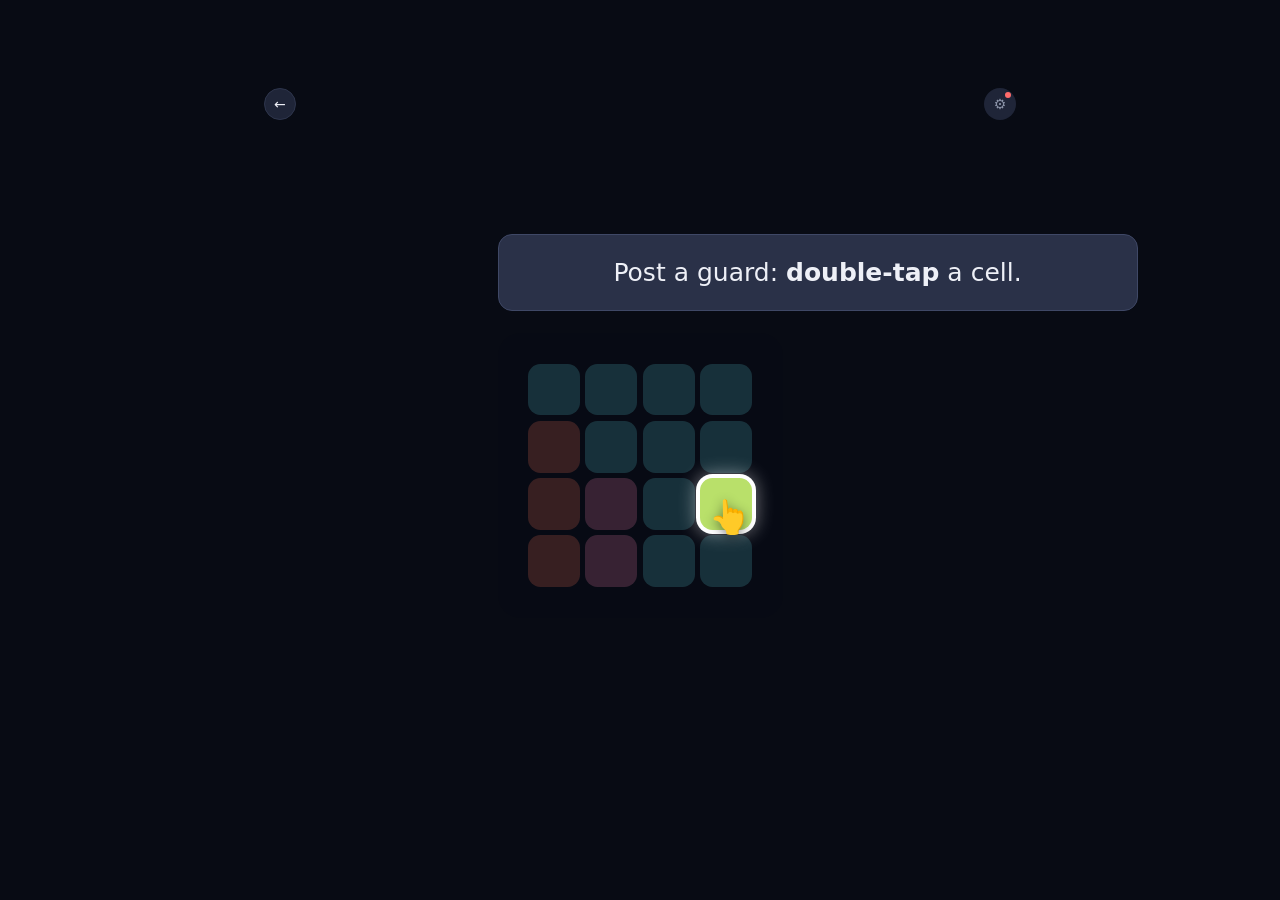
==== index.html @ ee90b7d6 "Bỏ ô "Best" trên HUD màn chơi Nó là kỷ lục chuỗi thắng liên tiếp, một con số không đổi trong suốt đê" ====
<!doctype html>
<html lang="en">
  <head>
    <meta charset="utf-8" />
    <meta name="viewport" content="width=device-width, initial-scale=1, maximum-scale=1, user-scalable=no" />
    <title>Ant Guard</title>
    <meta name="description" content="Đặt kiến gác: mỗi hàng, mỗi cột, mỗi buồng đúng một con. Kiến không đứng sát nhau. Gác đủ năm đêm là giữ được một buồng của tổ." />
    <meta name="theme-color" content="#141826" />
    <link rel="icon" type="image/png" sizes="32x32" href="assets/logo-32.png" />
    <link rel="apple-touch-icon" href="assets/logo-180.png" />
    <link rel="manifest" href="manifest.webmanifest" />
    <!-- Chạy toàn màn hình khi thêm vào màn hình chính trên iOS. -->
    <meta name="apple-mobile-web-app-capable" content="yes" />
    <meta name="apple-mobile-web-app-title" content="Ant Guard" />
    <meta name="apple-mobile-web-app-status-bar-style" content="black-translucent" />
    <meta name="mobile-web-app-capable" content="yes" />
    <!-- Ảnh xem trước khi dán link. Open Graph đòi địa chỉ tuyệt đối, không nhận
         đường dẫn tương đối. Tạm dùng logo vuông; ảnh 1200×630 riêng sẽ đẹp hơn. -->
    <meta property="og:type" content="website" />
    <meta property="og:title" content="Ant Guard" />
    <meta property="og:description" content="Đặt kiến gác: mỗi hàng, mỗi cột, mỗi buồng đúng một con. Kiến không đứng sát nhau." />
    <meta property="og:image" content="https://cuongpc19.github.io/Colodoku/assets/logo-512.png" />
    <meta property="og:url" content="https://cuongpc19.github.io/Colodoku/" />
    <meta name="twitter:card" content="summary" />
    <link rel="stylesheet" href="src/style.css" />
  </head>
  <body class="app">
    <!-- ------------------------------------------------------ trang chủ
         Mặt cắt tổ kiến: năm buồng của tầng đang đào, buồng nào gác đủ năm đêm
         thì treo đèn. Chữ giữ ở mức tối thiểu — tên tầng, tên buồng, năm chấm. -->
    <section id="screen-home" class="screen home">
      <div class="home-top">
        <div class="brand"><i class="ant"></i><span>Ant Guard</span></div>
        <div class="home-pills">
          <div class="pill-stat" data-i18n="candyBankTip" data-i18n-attr="title" title="Candy carried home">
            <i class="candy tiny"></i><b id="home-bank">0</b>
          </div>
          <button class="icon gear" data-settings>&#9881;<i class="dot"></i></button>
        </div>
      </div>

      <div class="chapter">
        <small id="home-kicker">Floor 1 · Chapter 1</small>
        <b id="home-room">Nest gate</b>
        <div class="dots" id="home-dots"></div>
      </div>

      <div id="nest" class="nest"></div>

      <button id="btn-play" class="primary pill"><i class="ant"></i><span id="play-label">Play</span></button>
      <p class="home-links">
        <button id="btn-tutorial" class="linkish" data-i18n="howToPlay">How to play</button>
      </p>
    </section>

    <!-- ---------------------------------------------------------- chơi -->
    <section id="screen-play" class="screen play" hidden>
      <header class="bar">
        <button class="icon" data-goto="home" data-i18n="back" data-i18n-attr="aria-label">&larr;</button>
        <div class="hud">
          <div class="hud-level"><small id="play-kicker">Night</small><strong id="play-title">1</strong></div>
          <div class="hud-pills">
            <div class="pill-stat" data-i18n="candyBankTip" data-i18n-attr="title" title="Candy carried home">
              <i class="candy tiny"></i><b id="play-bank">0</b>
            </div>
          </div>
        </div>
        <button class="icon gear" data-settings>&#9881;<i class="dot"></i></button>
      </header>

      <!-- Hàng dưới thanh tiêu đề: ba viên kẹo của đêm nay, và số chốt đã gác. -->
      <div class="chips" id="chips">
        <div class="chip candies" id="play-candy" data-i18n="candyTip" data-i18n-attr="title" title="Candy left"></div>
        <div class="chip"><b id="play-count">0/4</b><i class="ant"></i></div>
      </div>

      <!-- Thẻ hướng dẫn / thẻ gợi ý NỔI trên bàn cờ trong một ô chừa sẵn, nên dù
           thẻ dài ngắn ra sao bàn cờ cũng không dịch. -->
      <div class="slot slot-top">
        <div id="coach-top" class="coach" hidden>
          <strong id="coach-title" hidden></strong>
          <p id="coach-text"></p>
        </div>
      </div>

      <div id="board" class="board" role="grid" aria-label="Ant Guard board"></div>

      <!-- Dưới bàn cờ: thẻ nhắc thao tác, hoặc nút Got it! / Apply — cùng một ô.
           Chữ trên nút do JS đặt theo vai đang dùng. -->
      <div class="slot slot-bottom">
        <div id="coach-bottom" class="coach bottom" hidden><p id="coach-hint"></p></div>
        <button id="btn-apply" class="primary pill apply" hidden>Apply</button>
      </div>

      <!-- Một dòng nhắc luật, thay cho ba thẻ minh hoạ. Bài hướng dẫn đầy đủ mở
           lại được từ Cài đặt → Cách chơi. -->
      <p class="rules" id="rules" data-i18n="rulesLine">One ant per colour, row and column. Ants never touch.</p>

      <div id="play-status" class="status"></div>

      <!-- Hai nút trợ giúp gộp trong một viên thuốc. -->
      <div id="boosters" class="boosters">
        <button id="btn-reveal" class="booster" data-i18n="revealTip" data-i18n-attr="title" title="Place one ant for me">
          <i class="ant"></i><span data-i18n="reveal">Place</span><b class="badge" id="reveal-left">5</b>
        </button>
        <button id="btn-hint" class="booster" data-i18n="hintTip" data-i18n-attr="title" title="Hint">
          <span class="glyph">&#128161;</span><span data-i18n="hint">Hint</span><b class="badge" id="hint-left">5</b>
        </button>
      </div>

      <p id="hint-text" class="hint-text"></p>
    </section>

    <!-- ------------------------------------------------------ màn thắng -->
    <div id="win" class="overlay" hidden>
      <!-- Pháo giấy rơi sau lưng hộp thoại, dựng bằng JS lúc thắng. -->
      <div id="confetti" class="confetti" aria-hidden="true"></div>
      <div class="dialog">
        <!-- Kiến reo mừng; game.js gán lại mỗi lần thắng để animation chạy từ đầu. -->
        <div id="win-art" class="logo"><i class="ant-happy"></i></div>
        <p id="win-badge" class="badge-master" hidden>MASTER</p>
        <h2 id="win-title">Well Played</h2>
        <p id="win-reward" class="reward" hidden>
          <i class="candy"></i><b id="win-candy">+0</b>
        </p>
        <p id="win-note" class="win-note"></p>
        <button id="btn-next" class="primary big">Next night</button>
        <button id="btn-replay" class="ghost" data-i18n="replay">Replay this night</button>
      </div>
    </div>

    <!-- ---------------------------------------------------------- cài đặt -->
    <div id="settings" class="overlay" hidden>
      <div class="dialog">
        <h2 data-i18n="settings">Settings</h2>
        <p class="win-note" id="settings-note"></p>

        <label class="setting-row">
          <span data-i18n="language">Language</span>
          <select id="opt-language"></select>
        </label>
        <label class="setting-row">
          <span data-i18n="sound">Sound</span>
          <input type="checkbox" id="opt-sound" checked />
        </label>

        <!-- Trong màn chơi không còn thẻ luật, nên bài hướng dẫn mở lại từ đây. -->
        <button id="btn-howto" class="ghost" data-i18n="howToPlay">How to play</button>
        <button id="btn-restart" class="ghost" data-i18n="restart" hidden>Restart level</button>
        <button id="btn-wipe" class="ghost" data-i18n="wipe">Reset progress</button>
        <button id="btn-close-settings" class="primary big" data-i18n="close">Close</button>
      </div>
    </div>

    <!-- ------------------------------------------------- xác nhận xoá dữ liệu -->
    <div id="confirm" class="overlay" hidden>
      <div class="dialog">
        <div class="logo">&#9888;&#65039;</div>
        <h2 data-i18n="wipeTitle">Delete all your data?</h2>
        <p class="warn" data-i18n="wipeWarn"></p>
        <p class="win-note" id="wipe-losing"></p>
        <button id="btn-wipe-yes" class="danger big" data-i18n="wipeYes">Delete everything</button>
        <button id="btn-wipe-no" class="primary big" data-i18n="cancel">Cancel</button>
      </div>
    </div>

    <!-- Kẹo bay từ chip vào kho trên HUD. Để ở cuối body, position: fixed, nên
         không khung nào cắt được đường bay. -->
    <div id="candy-fly" class="candy-fly" aria-hidden="true"></div>

    <script type="module" src="src/game.js"></script>
  </body>
</html>
---- src/style.css ----
:root {
  /* Theme "đêm": mọi màu nền tối, chữ sáng. Nền đêm là thứ đầu tiên khiến ảnh
     chụp màn hình không còn giống một game pastel nào. */
  --ink: #eef0f7;
  --muted: #8b93a8;
  --paper: #141826;   /* nền trang */
  --card: #1f2538;    /* thẻ, chip, hộp thoại */
  --line: #2e364d;
  --accent: #ffc46b;  /* nút chính, con số nhấn — chữ trên nó phải TỐI */
  --on-accent: #141826;
  --key: #ffc46b;     /* chữ nhấn trong lời hướng dẫn */
  --coach-ink: #c9cfe0;
  --danger: #ff6b6b;
  --good: #6ee0b1;

  /* Bảng màu vùng: 12 màu rực trên nền đêm, không trùng bộ của game nào đã có.
     --gN là màu ô; --kN là màu chữ gọi tên vùng — nền tối nên dùng luôn màu ô. */
  /* Nhân vật kiến — dùng lại ở bàn cờ, mini-map, logo và chip đếm.
     Bản 256px là đủ: chỗ vẽ to nhất là ô bàn 4x4, cỡ ~84px, tức ~252px thật
     trên màn hình 3x. Ảnh 512px chỉ dành cho hai tư thế trong hộp thoại, mà
     hai ảnh đó tới lúc mở hộp thoại mới tải. */
  /* Kẹo — thứ kiến thích nhất, cũng là "mạng" của mỗi màn: đặt sai một con là
     mất một viên, còn dư bao nhiêu thì mang về tổ bấy nhiêu.
     Ba tư thế: viên thường, viên đã mất (xám), và viên lấp lánh dùng cho lúc
     bay vào kho với dòng thưởng ở màn thắng. 192px là đủ — chỗ vẽ to nhất là
     viên trên chip, cỡ ~44px, tức ~132px thật trên màn hình 3x. */
  --candy: url("../assets/candy-192.png");
  --candy-gone: url("../assets/candy-gone-192.png");
  --candy-spark: url("../assets/candy-spark-192.png");

  --ant: url("../assets/ant-256.png");
  --ant-happy: url("../assets/ant-happy-512.png");
  --ant-sad: url("../assets/ant-sad-512.png");

  --g0: #5fd4e8; --g1: #ff7b6b; --g2: #b9e06a; --g3: #ff8fc6;
  --g4: #ffc46b; --g5: #f2ea6a; --g6: #9d8cff; --g7: #6ee0b1;
  --g8: #7ab5ff; --g9: #ff9a5c; --g10: #e3a7ff; --g11: #d8b48a;

  --k0: var(--g0); --k1: var(--g1); --k2: var(--g2); --k3: var(--g3);
  --k4: var(--g4); --k5: var(--g5); --k6: var(--g6); --k7: var(--g7);
  --k8: var(--g8); --k9: var(--g9); --k10: var(--g10); --k11: var(--g11);
}

* { box-sizing: border-box; }

/* iOS Safari bỏ qua `user-scalable=no` trong meta viewport từ iOS 10, nên bấm
   đúp vào đâu cũng phóng to trang — mà bấm đúp lại chính là thao tác đặt kiến.
   `manipulation` tắt riêng nhịp phóng to đó, vuốt và chụm hai ngón vẫn chạy. */
html {
  touch-action: manipulation;
  /* Xoay ngang máy không tự thổi to cỡ chữ. */
  -webkit-text-size-adjust: 100%;
}

[hidden] { display: none !important; }

body {
  margin: 0;
  /* Lặp lại `touch-action` ở body chứ không chỉ để trên html: iOS Safari có
     lúc bỏ qua thuộc tính này khi nó nằm trên phần tử gốc. Bàn cờ đã tự chặn
     bằng `touch-action: none`, dòng này lo phần còn lại của trang — HUD, thẻ
     luật, nút trợ giúp, hộp thoại, và cả khoảng trống. */
  touch-action: manipulation;
  font: 15px/1.5 "Segoe UI", system-ui, -apple-system, sans-serif;
  color: var(--ink);
  background: var(--paper);
  /* Hai thứ mặc định của trình duyệt di động, trong game thì chỉ vướng: vệt
     xám nhấp nháy lúc chạm, và menu bật ra khi giữ lâu. Cả hai đều kế thừa
     xuống nên đặt ở body là đủ. */
  -webkit-tap-highlight-color: transparent;
  -webkit-touch-callout: none;
}

.topbar {
  display: flex;
  flex-wrap: wrap;
  gap: 12px 20px;
  align-items: center;
  justify-content: space-between;
  padding: 14px 20px;
  background: var(--card);
  border-bottom: 1px solid var(--line);
}

.topbar h1 {
  margin: 0;
  font-size: 20px;
  letter-spacing: 0.5px;
}

.picker {
  display: flex;
  flex-wrap: wrap;
  gap: 12px;
  align-items: center;
  font-size: 13px;
  color: var(--muted);
}

.picker select {
  margin-left: 6px;
  padding: 5px 8px;
  font: inherit;
  color: var(--ink);
  background: var(--paper);
  border: 1px solid var(--line);
  border-radius: 7px;
}

main {
  display: grid;
  grid-template-columns: minmax(0, 1fr) 320px;
  gap: 24px;
  align-items: start;
  max-width: 1100px;
  margin: 0 auto;
  padding: 24px 20px 60px;
}

.stage { display: flex; flex-direction: column; align-items: center; gap: 14px; }

.status { font-size: 14px; color: var(--muted); min-height: 21px; }
.status.win { color: var(--good); font-weight: 700; }
.status.bad { color: var(--danger); font-weight: 600; }

.board {
  /* --board: bề rộng bàn cờ, --n: số ô mỗi cạnh (BoardView đặt khi dựng lưới).
     Cỡ chữ trong ô suy ra từ hai biến này nên mèo và ✕ luôn vừa ô, mọi cỡ lưới. */
  --board: min(78vw, 520px);
  --n: 8;
  position: relative;
  display: grid;
  /* BoardView chỉ đặt số cột; không có dòng này thì hàng tự cao theo nội dung,
     hàng có ✕ hoặc con kiến sẽ cao hơn hàng trống. */
  grid-auto-rows: minmax(0, 1fr);
  gap: 2.4%;
  width: var(--board);
  aspect-ratio: 1;
  padding: 2.4%;
  background: #0f1526;
  border-radius: 22px;
  /* Cả bàn cờ chặn hẳn cử chỉ mặc định: vuốt để đánh ✕ hàng loạt không được
     phép biến thành cuộn trang. */
  touch-action: none;
  user-select: none;
  -webkit-user-select: none;
  transition: filter 0.25s;
}

.cell {
  position: relative;
  display: grid;
  place-items: center;
  font-size: clamp(12px, calc(var(--board) / var(--n) * 0.6), 62px);
  line-height: 1;
  cursor: pointer;
  border: 0;
  border-radius: 24%;
  transition: filter 0.12s, transform 0.09s ease-out;
}

/* Ô đã loại trừ thì TẮT ĐÈN: tối đi, không vẽ dấu gì lên. Cả bàn vì thế sáng
   dần về đúng những ô còn khả dĩ — càng chơi càng thấy rõ đáp án, và không còn
   dấu ✕ nào. Nhịp tắt lệch pha theo --delay (sóng lan từ con kiến vừa đặt). */
.cell.mark {
  opacity: 0.28;
  animation: lightoff 0.42s ease-out var(--delay, 0s) both;
}
@keyframes lightoff {
  0% { opacity: 1; filter: brightness(1.35); transform: scale(1.02); }
  35% { opacity: 0.55; filter: brightness(0.9); }
  55% { opacity: 0.4; filter: brightness(1.05); }
  100% { opacity: 0.28; filter: brightness(1); transform: scale(1); }
}
/* Bật lại: sáng lên một nhịp rồi về thường. */
.cell.unmark { animation: lighton 0.3s ease-out both; }
@keyframes lighton {
  0% { opacity: 0.28; }
  60% { opacity: 1; filter: brightness(1.3); }
  100% { opacity: 1; filter: brightness(1); }
}
/* Ô có kiến: viền trắng mảnh, để con kiến nổi hẳn lên khỏi các ô cùng màu. */
.cell.cat { box-shadow: inset 0 0 0 3px rgba(255, 255, 255, 0.85); }

/* Kiến đứng lẻ trong dòng chữ (logo, chip đếm, màn thắng) — cỡ bám font-size chỗ đặt. */
.ant {
  display: inline-block;
  width: 1em;
  height: 1em;
  vertical-align: -0.14em;
  background: var(--ant) center / contain no-repeat;
}

/* Kiến bối rối, dùng ở màn hết mạng. Cùng cỡ với kiến reo mừng nhưng chỉ có
   nhịp vào, không nhún — thua rồi thì đừng nhảy nhót. */
.ant-sad {
  display: block;
  width: min(124px, 34vw);
  height: min(124px, 34vw);
  margin: 0 auto;
  background: var(--ant-sad) center / contain no-repeat;
  animation: antsorry 0.5s ease-out;
}

@keyframes antsorry {
  0% { transform: translateY(-14%) scale(0.86); opacity: 0; }
  60% { transform: translateY(0) scale(1); opacity: 1; }
  80% { transform: rotate(-3deg); }
  100% { transform: rotate(0deg); }
}

/* Kiến reo mừng, chỉ dùng ở hộp thoại thắng màn. */
.ant-happy {
  display: block;
  width: min(124px, 34vw);
  height: min(124px, 34vw);
  margin: 0 auto;
  background: var(--ant-happy) center / contain no-repeat;
  /* Bung vào một nhịp rồi nhún nhẹ mãi — hộp thoại đứng im trông như ảnh chụp. */
  animation: antcheer 0.44s cubic-bezier(0.34, 1.56, 0.64, 1),
    antbob 1.8s ease-in-out 0.44s infinite;
}

@keyframes antcheer {
  0% { transform: scale(0.4) rotate(-8deg); opacity: 0; }
  60% { transform: scale(1.12) rotate(3deg); opacity: 1; }
  100% { transform: scale(1) rotate(0deg); }
}

@keyframes antbob {
  50% { transform: translateY(-5%) rotate(-2deg); }
}

.cell:hover { filter: brightness(1.06); }

/* Lún xuống lúc còn chạm. Bản gốc co ô đúng 2% — đủ để ngón tay thấy đã bấm
   trúng, chưa đủ để thành hiệu ứng. */
.cell.press { transform: scale(0.98); }

/* Vệt loé của ô — chỉ dùng lúc đặt con vật. Số đo lấy từ bản ghi màn hình một
   bản làm lại: vệt trắng nở từ 13% ra kín ô trong 170ms, đậm nhất 59% trắng rồi
   tắt dần, tổng 0.44s.

   Phải absolute chứ không để nó thành ô lưới: .cell là grid, ::before nằm trong
   luồng sẽ đẩy con vật lệch khỏi tâm. */
.cell::before {
  content: "";
  position: absolute;
  inset: 0;
  z-index: 0;
  background: #fff;
  border-radius: inherit;
  opacity: 0;
  pointer-events: none;
}
.cell.flash::before { animation: cellflash 0.44s linear var(--delay, 0s) both; }

@keyframes cellflash {
  0% { transform: scale(0.13); opacity: 0.02; }
  7.5% { transform: scale(0.39); opacity: 0.08; }
  15% { transform: scale(0.57); opacity: 0.2; }
  23% { transform: scale(0.7); opacity: 0.33; }
  30% { transform: scale(0.87); opacity: 0.5; }
  38% { transform: scale(1); opacity: 0.59; }
  45% { opacity: 0.54; }
  53% { opacity: 0.48; }
  61% { opacity: 0.39; }
  68% { opacity: 0.33; }
  76% { opacity: 0.27; }
  83% { opacity: 0.19; }
  91% { opacity: 0.08; }
  100% { transform: scale(1); opacity: 0; }
}

/* ------------------------------------------------------------- dấu ✕ đỏ

   Chỉ còn một chỗ vẽ ✕: ô người chơi đã đặt SAI. Nét vẽ ra từng đường bằng
   stroke-dashoffset, nên đây là SVG chứ không phải ::after. Ô loại trừ thường
   thì tắt đèn (xem .cell.mark), không có dấu. */
.cell .x {
  position: absolute;
  inset: 0;
  z-index: 1;
  width: 100%;
  height: 100%;
  opacity: 0;
  pointer-events: none;
}

.cell .x line {
  stroke: var(--danger);
  stroke-width: 11;
  stroke-linecap: round;
  /* 66 = chiều dài nét chéo (27→73) trong hệ toạ độ 100×100 của viewBox. */
  stroke-dasharray: 66;
  stroke-dashoffset: 66;
}

.cell.wrong .x { opacity: 1; }
.cell.wrong .x line { animation: xdraw 0.17s ease-out forwards; }
.cell.wrong .x line:nth-child(2) { animation-delay: 0.07s; }
@keyframes xdraw { to { stroke-dashoffset: 0; } }

/* --------------------------------------------------------- con kiến trên ô

   z-index để vệt loé lúc đặt (::before, absolute) không phủ trắng lên nó. */
.cell.cat::after {
  content: "";
  position: relative;
  z-index: 1;
  width: 1.15em;
  height: 1.15em;
  background: var(--ant) center / contain no-repeat;
}

/* Đặt kiến: hiện ngay ở cỡ thật rồi bung quá cỡ và nảy về — cú bấm đúp phải
   thấy "đã tay". Easing để trơn, độ nảy nằm hết trong keyframe; trộn cả hai thì
   đoạn cuối bị giật. */
.cell.pop { z-index: 2; }
.cell.pop::after { animation: antpop 0.36s ease-out; }

/* Vừa đặt xong: kiến vui một lát (lắc nhẹ) rồi về mặt thường. */
.cell.happy::after {
  background-image: var(--ant-happy);
  animation: antpop 0.36s ease-out, antwiggle 0.9s ease-in-out;
}

@keyframes antwiggle {
  20% { transform: rotate(-8deg); }
  45% { transform: rotate(8deg); }
  70% { transform: rotate(-5deg); }
  100% { transform: rotate(0); }
}

/* Chữ khen bay lên từ ô vừa đặt, đậm dần theo bậc chuỗi. */
.combo {
  position: absolute;
  z-index: 6;
  transform: translate(-50%, -60%);
  font-weight: 900;
  font-size: clamp(18px, calc(var(--board) * 0.07), 30px);
  letter-spacing: 0.02em;
  color: #fff;
  -webkit-text-stroke: 1.5px rgba(10, 14, 30, 0.9);
  text-shadow: 0 2px 0 rgba(10, 14, 30, 0.4), 0 0 14px rgba(255, 255, 255, 0.5);
  pointer-events: none;
  white-space: nowrap;
  animation: combofloat 0.95s ease-out forwards;
}
.combo.tier-0 { color: #ffe27a; }
.combo.tier-1 { color: #9be86b; }
.combo.tier-2 { color: #7fd4ff; }
.combo.tier-3 { color: #ff9ad0; }
.combo.tier-4 { color: #ffb347; font-size: clamp(20px, calc(var(--board) * 0.085), 36px); }

/* Gỡ được một ngách khó: to hơn hẳn bậc combo cao nhất, nảy hai nhịp rồi mới
   bay lên, và ở lại lâu gần gấp đôi. Người chơi vừa ngồi nghĩ cả phút thì phải
   thấy rõ là game biết điều đó. */
.combo.eureka {
  color: #fff36b;
  font-size: clamp(23px, calc(var(--board) * 0.108), 44px);
  -webkit-text-stroke: 2px rgba(10, 14, 30, 0.95);
  text-shadow: 0 3px 0 rgba(10, 14, 30, 0.4), 0 0 22px rgba(255, 220, 90, 0.85);
  animation: eurekafloat 1.6s cubic-bezier(0.22, 1, 0.36, 1) forwards;
}

@keyframes eurekafloat {
  0% { opacity: 0; transform: translate(-50%, -25%) scale(0.35) rotate(-9deg); }
  12% { opacity: 1; transform: translate(-50%, -78%) scale(1.4) rotate(4deg); }
  22% { transform: translate(-50%, -86%) scale(1.02) rotate(-3deg); }
  32% { transform: translate(-50%, -80%) scale(1.2) rotate(1deg); }
  42% { transform: translate(-50%, -86%) scale(1.08) rotate(0deg); }
  70% { opacity: 1; transform: translate(-50%, -96%) scale(1.08); }
  100% { opacity: 0; transform: translate(-50%, -170%) scale(1.02); }
}

/* Pháo giấy bung ra từ chính ô vừa đặt. Khác pháo giấy màn thắng ở chỗ nó toả
   từ một điểm và chạy đúng một lần — JS gỡ cả lớp đi khi mảnh cuối rơi xong. */
.sparks { position: absolute; z-index: 6; pointer-events: none; }
.sparks i {
  position: absolute;
  top: 0;
  left: 0;
  width: var(--w);
  height: calc(var(--w) * 1.5);
  /* Kéo lùi nửa mảnh để tâm mảnh trùng tâm ô, không thì cả chùm lệch xuống phải. */
  margin: calc(var(--w) * -0.75) 0 0 calc(var(--w) * -0.5);
  background: var(--tone);
  border-radius: 2px;
  animation: sparkfly var(--dur) cubic-bezier(0.16, 0.85, 0.4, 1) forwards;
}

/* Bung ra rồi rơi: `--dy` là hướng toả, cộng thêm 46px kéo xuống ở cuối để
   chùm pháo có trọng lượng chứ không nở đều như một vòng tròn. */
@keyframes sparkfly {
  from { opacity: 1; transform: translate3d(0, 0, 0) rotate(0deg) scale(0.55); }
  70% { opacity: 1; }
  to { opacity: 0; transform: translate3d(var(--dx), calc(var(--dy) + 46px), 0) rotate(var(--spin)) scale(1); }
}

@keyframes combofloat {
  0% { opacity: 0; transform: translate(-50%, -30%) scale(0.5); }
  18% { opacity: 1; transform: translate(-50%, -70%) scale(1.15); }
  35% { transform: translate(-50%, -80%) scale(1); }
  100% { opacity: 0; transform: translate(-50%, -150%) scale(1); }
}

@keyframes antpop {
  0% { transform: scale(0.9); }
  35% { transform: scale(1.34); }
  62% { transform: scale(0.95); }
  82% { transform: scale(1.05); }
  100% { transform: scale(1); }
}

/* Đặt sai: ô tối như ô loại trừ nhưng KHÔNG tắt hẳn (người chơi vẫn phải nhìn
   ra nó màu gì), thêm viền đỏ và ✕ đỏ. Đứng sau .cell.mark để thắng độ mờ. */
.cell.wrong {
  opacity: 0.6;
  box-shadow: inset 0 0 0 4px var(--danger);
  animation: none;
}

.cell.conflict {
  box-shadow: 0 0 0 3px var(--danger);
  animation: shake 0.3s;
}

.cell.hint {
  z-index: 1;
  box-shadow: 0 0 0 4px var(--accent);
  animation: pulse 1s ease-in-out 3;
}

/* Gợi ý "loại các ô này": xem trước ô sắp tắt — mờ một nửa, viền đứt trắng. */
.cell.preview {
  opacity: 0.55;
  outline: 3px dashed rgba(255, 255, 255, 0.8);
  outline-offset: -5px;
}

@keyframes pulse { 50% { filter: brightness(1.25); } }
@keyframes shake {
  25% { transform: translateX(-2px); }
  75% { transform: translateX(2px); }
}

.controls { display: flex; flex-wrap: wrap; gap: 10px; align-items: center; justify-content: center; }

button {
  padding: 9px 16px;
  font: inherit;
  color: var(--ink);
  cursor: pointer;
  background: var(--card);
  border: 1px solid var(--line);
  border-radius: 9px;
}

button:hover:not(:disabled) { border-color: var(--accent); }
button:disabled { opacity: 0.45; cursor: default; }
button.ghost { background: transparent; color: var(--muted); }
/* Nút cho hành động không lùi được. */
button.danger { color: #fff; background: var(--danger); border-color: var(--danger); font-weight: 600; }
button.danger:hover:not(:disabled) { filter: brightness(1.06); }
.warn { margin: 0; font-size: 14.5px; line-height: 1.5; color: var(--danger); }

.toggle { display: flex; gap: 6px; align-items: center; font-size: 13px; color: var(--muted); }

.howto { max-width: 460px; margin: 0; font-size: 13px; color: var(--muted); text-align: center; }

.panel {
  padding: 18px;
  background: var(--card);
  border: 1px solid var(--line);
  border-radius: 12px;
}

.panel h2 { margin: 0 0 14px; font-size: 16px; }
.panel h3 { margin: 20px 0 8px; font-size: 13px; text-transform: uppercase; letter-spacing: 0.6px; color: var(--muted); }

.meta { display: grid; grid-template-columns: 1fr auto; gap: 6px 12px; margin: 0; font-size: 14px; }
.meta dt { color: var(--muted); }
.meta dd { margin: 0; font-weight: 600; text-align: right; }

.hint-note { margin: 0 0 10px; font-size: 12px; line-height: 1.45; color: var(--muted); }

.techs { display: grid; gap: 6px; margin: 0; padding: 0; list-style: none; font-size: 12.5px; }

.techs li { display: grid; grid-template-columns: 18px 1fr auto; gap: 8px; align-items: center; }
.techs li.unused { opacity: 0.35; }
.techs .rank { display: grid; place-items: center; width: 18px; height: 18px; font-size: 11px; font-weight: 700; color: #fff; background: var(--muted); border-radius: 5px; }
.techs li.used .rank { background: var(--accent); }
.techs .count { font-variant-numeric: tabular-nums; color: var(--muted); }

.walk { display: flex; gap: 8px; }
.walk button { padding: 7px 12px; font-size: 13px; }

.explain { min-height: 60px; margin: 10px 0 0; font-size: 13px; line-height: 1.5; color: var(--muted); }
.explain b { color: var(--ink); }

.toast {
  position: fixed;
  left: 50%;
  bottom: 32px;
  padding: 12px 22px;
  font-weight: 600;
  color: #fff;
  background: var(--good);
  border-radius: 10px;
  box-shadow: 0 6px 18px rgba(0, 0, 0, 0.18);
  transform: translateX(-50%);
}

@media (max-width: 900px) {
  main { grid-template-columns: minmax(0, 1fr); }
  .board { --board: min(92vw, 520px); }
}

/* ======================================================== màn hình game */

/* `100dvh` chứ không phải `100vh`: trên Safari/Chrome di động `100vh` là chiều
   cao khi thanh địa chỉ đã thu lại, nên lúc thanh còn hiện trang luôn cao hơn
   khung nhìn khoảng 60-100px — kéo dài ra một quãng trống và ép người chơi
   phải vuốt dù nội dung vừa đủ. Dòng `100vh` giữ lại làm dự phòng cho trình
   duyệt cũ chưa biết đơn vị dvh. */
body.app { display: flex; flex-direction: column; min-height: 100vh; min-height: 100dvh; }

.screen { display: flex; flex-direction: column; align-items: center; flex: 1; }
.screen[hidden] { display: none; }

/* --- trang chủ --- */
.home { justify-content: flex-start; gap: 0; padding: 14px 18px 30px; text-align: center; }

.home-top {
  display: flex;
  align-items: flex-start;
  justify-content: space-between;
  width: min(520px, 100%);
}

.avatar {
  display: grid;
  place-items: center;
  width: 58px;
  height: 58px;
  font-size: 32px;
  background: var(--card);
  border: 3px solid var(--line);
  border-radius: 14px;
}

/* Nút bánh răng tròn, có chấm đỏ như bản gốc. */
.icon.gear {
  position: relative;
  display: grid;
  place-items: center;
  width: 46px;
  height: 46px;
  padding: 0;
  font-size: 22px;
  color: var(--muted);
  border-radius: 50%;
  border: 0;
}
.icon.gear .dot {
  position: absolute;
  top: 4px;
  right: 5px;
  width: 9px;
  height: 9px;
  background: var(--danger);
  border-radius: 50%;
}

.home-cards {
  display: grid;
  grid-template-columns: 1fr 1fr;
  gap: 14px;
  width: min(520px, 100%);
  margin-top: 18px;
}

.home-card {
  position: relative;
  display: grid;
  place-items: center;
  gap: 10px;
  padding: 18px 14px 16px;
  border-radius: 18px;
  color: #fff;
  text-align: center;
}
.home-card b { font-size: 21px; line-height: 1.15; }
.home-card small { font-size: 13px; opacity: 0.92; }
.home-card .lock { font-size: 34px; }

.home-card.locked { background: var(--card); color: var(--muted); }
.home-card.streak {
  background: linear-gradient(180deg, #ffd54a, #f5b60f);
  color: #8a5a12;
}
.home-card.streak b { color: #a9670f; }
.home-card .token { display: grid; place-items: center; font-size: 40px; }
.home-card .token .ant { width: 1em; height: 1em; }
.home-card .streak em,
.home-card.streak em {
  display: block;
  width: 78%;
  padding: 5px 0;
  font: 700 20px/1.2 inherit;
  font-style: normal;
  color: #a9670f;
  background: rgba(255, 255, 255, 0.62);
  border-radius: 999px;
}
.home-card .tick {
  position: absolute;
  top: 0;
  right: 0;
  display: grid;
  place-items: center;
  width: 44px;
  height: 40px;
  font-size: 22px;
  color: #fff;
  background: #f19320;
  border-radius: 0 18px 0 18px;
}

/* Chữ hiệu: hai chữ chồng nhau, chữ dưới màu nhấn. */
.wordmark {
  margin: 52px 0 34px;
  font: 900 50px/0.92 "Segoe UI", system-ui, sans-serif;
  letter-spacing: -0.01em;
  color: var(--ink);
}
.wordmark span { display: block; color: var(--accent); }

.home-links { display: flex; flex-wrap: wrap; gap: 4px 16px; justify-content: center; margin: 18px 0 0; }
.progress-line { margin: 10px 0 0; font-size: 13px; color: var(--muted); }

button.primary { color: var(--on-accent); background: var(--accent); border-color: var(--accent); font-weight: 700; }
button.primary:hover:not(:disabled) { filter: brightness(1.07); }
button.big { padding: 13px 20px; font-size: 16px; }

/* Nút hành động chính dạng viên thuốc, như nút "Level 2" của họ. */
button.pill {
  width: min(400px, 86%);
  padding: 17px 24px;
  font-size: 22px;
  font-weight: 700;
  border-radius: 999px;
  box-shadow: 0 5px 0 #b8862e;
}
button.pill:active:not(:disabled) { transform: translateY(2px); box-shadow: 0 3px 0 #b8862e; }

.progress-line { margin: 20px 0 4px; font-size: 13px; color: var(--muted); }
.lab-link { font-size: 12.5px; color: var(--muted); text-decoration: none; border-bottom: 1px dotted var(--line); }
.lab-link:hover { color: var(--accent); }

/* --- thanh tiêu đề trong màn chơi --- */
.bar {
  display: grid;
  grid-template-columns: 46px 1fr 46px;
  gap: 10px;
  align-items: center;
  width: min(560px, 96vw);
  padding: 14px 4px;
}
.bar h2 { margin: 0; font-size: 17px; text-align: center; }
.bar .icon { padding: 6px 12px; font-size: 17px; line-height: 1; }

/* Trong màn chơi hai nút góc là hình tròn, không phải nút chữ như ở màn chọn. */
.play .bar { grid-template-columns: var(--icon-btn) 1fr var(--icon-btn); }
.play .bar .icon {
  display: grid;
  place-items: center;
  width: var(--icon-btn);
  height: var(--icon-btn);
  padding: 0;
  font-size: calc(var(--icon-btn) * 0.44);
  border-radius: 50%;
}
.play .icon.gear .dot { width: calc(var(--icon-btn) * 0.2); height: calc(var(--icon-btn) * 0.2); }
/* HUD: số màn to bên trái, hai viên thuốc (kho kẹo, xu) bên phải. */
.hud {
  display: flex;
  gap: 10px;
  align-items: center;
  justify-content: space-between;
  line-height: 1.1;
}
.hud-level { text-align: left; }
.hud small {
  display: block;
  font-size: var(--hud-label);
  font-weight: 700;
  letter-spacing: 0.18em;
  text-transform: uppercase;
  color: var(--muted);
}
.hud-level strong {
  display: block;
  font-size: calc(var(--board) * 0.12);
  font-weight: 900;
  letter-spacing: -0.03em;
  color: var(--ink);
}
.hud-pills { display: flex; gap: 6px; align-items: center; }
.pill-stat {
  display: flex;
  gap: 0.3em;
  align-items: center;
  height: var(--chip-h);
  padding: 0 calc(var(--chip-h) * 0.4) 0 calc(var(--chip-h) * 0.28);
  font-size: calc(var(--chip-h) * 0.42);
  font-weight: 700;
  background: var(--card);
  border-radius: 999px;
  font-variant-numeric: tabular-nums;
}
.pill-stat .candy.tiny { width: 1.3em; height: 1.3em; }
/* Kẹo vừa rơi vào kho: viên thuốc nảy một cái rồi về — đủ để mắt bắt được nó đã tăng. */
.pill-stat.bump { animation: candybump 0.42s cubic-bezier(0.34, 1.56, 0.64, 1); }
@keyframes candybump {
  0% { transform: scale(1); }
  40% { transform: scale(1.4); color: var(--accent); }
  100% { transform: scale(1); }
}

/* Hàng dưới thanh tiêu đề, rộng đúng bằng bàn cờ: ba viên kẹo mạng bên trái,
   chuỗi thắng ở giữa, đếm kiến bên phải. Không nền, không viền — chỉ là chữ. */
.chips {
  display: flex;
  gap: 10px;
  align-items: center;
  justify-content: space-between;
  width: var(--board);
}
.chip {
  display: flex;
  gap: calc(var(--chip-h) * 0.22);
  align-items: center;
  min-height: var(--chip-h);
  font-size: calc(var(--chip-h) * 0.42);
  font-weight: 700;
  color: var(--muted);
}
.chip .ant { width: 1.5em; height: 1.5em; }
.chip b { color: var(--ink); font-size: 1.25em; font-variant-numeric: tabular-nums; }
.chip small { font-size: 0.8em; font-weight: 700; letter-spacing: 0.14em; text-transform: uppercase; }

.chip.candies { gap: calc(var(--chip-h) * 0.1); }

/* Chip nảy một cái khi bấm trợ giúp mà không đủ tiền. */
.chips.nudge { animation: shake 0.3s; }
/* Viên kẹo. Ảnh vuông, viên kẹo nằm chéo trong khung. */
.candy {
  display: inline-block;
  flex: none;
  width: 1.35em;
  height: 1.35em;
  background: var(--candy) center / contain no-repeat;
}
.chip.candies .candy {
  width: calc(var(--chip-h) * 0.86);
  height: calc(var(--chip-h) * 0.86);
  transition: transform 0.18s ease;
}
/* Viên đã mất: xám hẳn và nhỏ lại một chút, để liếc là biết còn mấy viên. */
.candy.gone { background-image: var(--candy-gone); transform: scale(0.86); }
/* Vừa mất một viên: giật nảy rồi xẹp xuống thành ô xám. */
.chip.candies .candy.eaten { animation: candyeaten 0.5s ease-out; }
@keyframes candyeaten {
  0% { transform: scale(1.35) rotate(-14deg); }
  55% { transform: scale(0.7) rotate(10deg); }
  100% { transform: scale(0.86); }
}

.stars { color: var(--accent); font-size: 14px; text-align: right; letter-spacing: 1px; }
.stars.big { font-size: 28px; letter-spacing: 3px; }

/* --- chọn màn --- */
.map { padding-bottom: 50px; }
.map-grid {
  display: grid;
  grid-template-columns: repeat(auto-fill, minmax(62px, 1fr));
  gap: 9px;
  width: min(640px, 94vw);
}
.map-cell {
  display: grid;
  place-items: center;
  gap: 1px;
  padding: 10px 4px;
  line-height: 1.1;
}
.map-cell b { font-size: 15px; }
.map-cell .stars { font-size: 10px; min-height: 12px; }
.map-cell.current { border-color: var(--accent); box-shadow: 0 0 0 2px rgba(240, 138, 60, 0.25); }
.map-cell.locked { color: var(--muted); background: transparent; opacity: 0.4; }

/* --- màn chơi --- */
/* Mọi thứ quanh bàn cờ đo theo --board chứ không ghi cứng px: desktop bàn cờ
   phình lên 640px mà HUD giữ nguyên px thì teo hẳn lại so với nó. Các tỉ lệ
   dưới đây lấy từ ảnh chụp bản gốc, chia cho bề rộng bàn cờ trong ảnh. */
.play {
  /* Chiều cao cũng phải vào công thức, không chỉ bề rộng. Cả cột cao xấp xỉ
     1,38 x bàn cờ + 249px cố định (thanh tiêu đề, chip, thẻ luật, dòng trạng
     thái, hai nút trợ giúp, các khe hở) — giải ra `board <= 72dvh - 180px`.
     Thiếu vế này thì trên máy màn hình ngắn bàn cờ vẫn lấy 88vw và đẩy nút trợ
     giúp xuống dưới mép màn hình. */
  --board: min(88vw, 460px, max(210px, 72vh - 190px));
  --hud-label: calc(var(--board) * 0.042);
  --hud-value: calc(var(--board) * 0.055);
  --chip-h: calc(var(--board) * 0.094);
  --icon-btn: calc(var(--board) * 0.112);
  --booster: calc(var(--board) * 0.150);
  gap: 12px;
  padding-bottom: 44px;
}
.play .board { --board: inherit; }

.hint-text { max-width: 460px; margin: 0; padding: 0 16px; font-size: 13px; color: var(--muted); text-align: center; }

/* Hướng dẫn: phủ tối cả bàn cờ rồi nhấc riêng những ô đang được nói tới lên
   trên lớp phủ. Meowdoku làm đúng như vậy — không viền sáng, không nhấp nháy,
   nhìn phát biết ngay phải bấm đâu. */
/* Lớp phủ trải hết màn hình chứ không riêng bàn cờ — trong bản gốc cả trang
   tối đi, chỉ còn thẻ hướng dẫn và mấy ô đang nói tới là sáng. */
.board::after {
  content: "";
  position: fixed;
  inset: 0;
  background: rgba(5, 8, 16, 0.8);
  pointer-events: none;
  z-index: 3;
  opacity: 0;
  transition: opacity 0.22s ease;
}
.board.dim::after { opacity: 1; }

.cell.lit { z-index: 4; }

/* Bàn tay minh hoạ thao tác trong tutorial. */
.hand {
  position: absolute;
  top: 0;
  left: 0;
  z-index: 5;
  width: 1em;
  margin-left: -0.5em;
  line-height: 1;
  pointer-events: none;
  filter: drop-shadow(0 3px 6px rgba(0, 0, 0, 0.45));
}
.hand { transition: transform 0.28s ease; }
.hand i { display: block; font-style: normal; }
/* Chỉ mờ dần, KHÔNG động tới transform: vị trí bàn tay do JS đặt inline, dùng
   keyframe có translate sẽ kéo nó về sai ô trong lúc chạy. */
.hand.enter { animation: handin 0.3s ease both; }

@keyframes handin {
  from { opacity: 0; }
  to { opacity: 1; }
}
.hand.tapping i { animation: handtap 1.1s ease-in-out infinite; }

@keyframes handtap {
  0%, 100% { transform: translateY(0) scale(1); }
  45% { transform: translateY(-14%) scale(0.9); }
}

@media (prefers-reduced-motion: reduce) {
  .hand.tapping i { animation: none; }
}
.coach { position: relative; z-index: 4; }
.overlay { z-index: 10; }

/* Trong lúc hướng dẫn, bản gốc giấu chip đếm mèo, ba thẻ nhắc luật và cả thanh
   tiêu đề. Ở đây vẫn giữ lại mỗi nút quay lại, nhấc lên trên lớp phủ, để người
   chơi mở hướng dẫn từ trang chủ còn có đường ra. */
.play.tutorial { justify-content: center; }
.play.tutorial .chips,
.play.tutorial .rules { display: none; }
.play.tutorial .hud { visibility: hidden; }
.play.tutorial .bar .icon { position: relative; z-index: 4; }

/* Ô cần bấm hai lần: vòng trắng quanh ô, đập chậm. */
.cell.ring {
  z-index: 4;
  box-shadow: 0 0 0 4px #fff, 0 0 18px 4px rgba(255, 255, 255, 0.45);
  animation: ringpulse 1.2s ease-in-out infinite;
}

@keyframes ringpulse {
  50% { box-shadow: 0 0 0 7px #fff, 0 0 22px 8px rgba(255, 255, 255, 0.6); }
}

/* Ô gây ra suy luận trong gợi ý: viền trắng đứt, không đập, để phân biệt với ô sắp bị ✕. */
.cell.cause {
  z-index: 4;
  box-shadow: 0 0 0 3px #fff;
  outline: 2px dashed rgba(255, 255, 255, 0.6);
  outline-offset: -6px;
}

/* Nhịp khen giữa hai bước: bỏ lớp tối, cả bàn sáng bừng lên một cái. */
.board.flash { filter: brightness(1.1) saturate(1.12); }

/* --- hai nút trợ giúp gộp trong một viên thuốc dưới bàn cờ --- */
.boosters {
  display: flex;
  gap: 6px;
  padding: 6px;
  margin-top: calc(var(--board) * 0.02);
  background: var(--card);
  border-radius: 999px;
}

.booster {
  position: relative;
  display: flex;
  gap: 0.4em;
  align-items: center;
  justify-content: center;
  min-width: calc(var(--board) * 0.36);
  height: calc(var(--booster) * 0.78);
  padding: 0 calc(var(--booster) * 0.28);
  font-size: calc(var(--booster) * 0.24);
  font-weight: 700;
  color: var(--ink);
  background: #2a3148;
  border: 0;
  border-radius: 999px;
}
.booster .glyph, .booster .ant { font-size: 1.6em; }
.booster .ant { width: 1em; height: 1em; }
.booster:disabled { opacity: 0.45; }
/* Thiếu tiền thì mờ đi nhưng KHÔNG khoá: bấm vào còn báo được lý do. */
.booster.broke { opacity: 0.5; }

/* Hết lượt miễn phí thì badge đổi vai thành **giá kẹo**. Chỉ đổi màu thì vẫn
   dễ đọc nhầm thành "còn 2 lượt", nên nhét luôn viên kẹo vào cạnh con số —
   nhìn là biết đang trả gì, không phải suy từ màu. */
.booster .badge.price {
  color: #7a5510;
  background: linear-gradient(#ffd964, #f0b429);
}
.booster .badge .candy { width: 1.1em; height: 1.1em; }

.booster .badge {
  position: absolute;
  top: 0;
  right: 0;
  display: flex;
  gap: calc(var(--booster) * 0.05);
  align-items: center;
  justify-content: center;
  min-width: calc(var(--booster) * 0.38);
  height: calc(var(--booster) * 0.38);
  padding: 0 calc(var(--booster) * 0.07);
  /* Không gộp vào shorthand `font`: `inherit` không hợp lệ trong đó, cả dòng
     sẽ bị bỏ qua và con số lấy nguyên cỡ chữ 0.52×nút của .booster. */
  font-weight: 700;
  font-size: calc(var(--booster) * 0.2);
  line-height: 1;
  /* Mặc định là số lượt miễn phí còn lại — viên đỏ, như bản gốc. */
  color: #fff;
  background: var(--danger);
  /* Viền màu thẻ: tạo khe hở để con số không dính vào nút bên dưới. */
  border: calc(var(--booster) * 0.035) solid var(--card);
  border-radius: 999px;
  /* Đẩy chồm ra ngoài góc trên phải thay vì nằm đè lên giữa nút. */
  transform: translate(30%, -40%);
}

/* Hai ô chừa sẵn trên và dưới bàn cờ. Thẻ hướng dẫn, thẻ nhắc và nút Got it!/
   Apply đều nổi tuyệt đối trong đó, nên hiện/ẩn hay dài ngắn cũng không đẩy
   bàn cờ đi đâu. Ngoài tutorial hai ô này cao 0 — thẻ gợi ý sẽ đè lên phần trên
   (đã bị phủ tối), đúng như bản gốc. */
/* Rộng đúng bằng bàn cờ: chữ xuống dòng thành một khối đặc, thay vì trải
   một dòng mỏng rộng hơn cả bàn cờ. */
.slot { position: relative; width: var(--board); }
/* Canh giữa bằng left/right + margin auto, KHÔNG dùng transform: luật
   `button.pill:active` đặt transform riêng và thắng về độ ưu tiên — nếu định vị
   bằng translateX thì lúc đè chuột nút văng sang một bên, mouseup rơi ra ngoài
   và trình duyệt không phát click. Đây là lý do Apply "bấm mãi không ăn". */
.slot-top .coach { position: absolute; bottom: 6px; left: 0; right: 0; margin: 0 auto; }
.slot-bottom .coach,
.slot-bottom .pill.apply { position: absolute; top: 6px; left: 0; right: 0; margin: 0 auto; }
.pill.apply { z-index: 4; }

/* Đang chìa gợi ý: khoá tương tác toàn màn chơi, chỉ chừa nút Apply. Nhờ vậy
   cú bấm thứ hai của một lần bấm đúp không lọt xuống nút trợ giúp nằm dưới. */
.play.offering .board,
.play.offering .boosters,
.play.offering .chips,
.play.offering .rules,
.play.offering .coach.bottom { pointer-events: none; }

/* Màn hình ngắn thì bóp hai ô chừa chứ đừng bóp bàn cờ: thẻ hướng dẫn hụt vài
   dòng vẫn đọc được, còn bàn cờ 4x4 mà teo lại thì bấm trượt ô. */
.play.tutorial .slot-top { min-height: 150px; min-height: min(150px, 21dvh); }
.play.tutorial .slot-bottom { min-height: 108px; min-height: min(108px, 15dvh); }
/* Hai ô chừa ăn mất 258px nên bàn cờ trong tutorial phải chặt tay hơn màn
   chơi thường: `board <= 50dvh - 125px`. */
.play.tutorial { --board: min(88vw, 460px, max(155px, 50vh - 125px)); }

/* Biến tuỳ biến không bị loại khi giá trị sai — trình duyệt cứ thay nguyên xi
   vào chỗ dùng rồi mới hỏng ở đó. Nên không thể viết hai dòng vh/dvh chồng
   nhau như với thuộc tính thường; phải hỏi @supports trước. */
@supports (height: 1dvh) {
  .play { --board: min(88vw, 460px, max(210px, 72dvh - 190px)); }
  .play.tutorial { --board: min(88vw, 460px, max(155px, 50dvh - 125px)); }
}

/* --- thẻ hướng dẫn (trên và dưới bàn cờ) --- */
.coach {
  width: min(460px, 92vw);
  padding: 14px 20px;
  text-align: center;
  /* Sáng hơn thẻ thường một bậc và có viền: thẻ này nằm TRÊN lớp phủ tối của
     tutorial, cùng màu với nền tối là chìm mất. */
  background: #2a3148;
  border: 1px solid #3f4866;
  border-radius: 14px;
}
.coach strong { display: block; margin-bottom: 3px; font-size: 23px; color: var(--k3); }
.coach p { margin: 0; font-size: 23px; line-height: 1.4; color: var(--ink); }
.coach .key { color: var(--key); font-weight: 600; }

/* Sang bước mới: thẻ nhô lên một chút rồi hiện dần, thay vì thay chữ đột ngột. */
@keyframes coachin {
  from { opacity: 0; transform: translateY(7px); }
  to { opacity: 1; transform: translateY(0); }
}
.coach.enter { animation: coachin 0.26s ease both; }

@media (prefers-reduced-motion: reduce) {
  .board::after { transition: none; }
  .hand { transition: none; }
  .coach.enter,
  .hand.enter { animation: none; }
}
.coach.bottom { padding: 15px 20px; }
.coach.bottom.tappable { cursor: pointer; transition: transform 0.12s, box-shadow 0.12s; }
.coach.bottom.tappable p { color: var(--accent); }
.coach.bottom.tappable:hover { filter: brightness(1.12); transform: translateY(-1px); }
.coach.bottom.tappable:active { transform: translateY(1px); }

/* Thẻ gợi ý trong màn chơi: chữ canh trái, tông dịu, đúng kiểu bản gốc. */
.coach.tip { padding: 18px 22px; text-align: left; }
.coach.tip p { font-size: 17.5px; color: var(--coach-ink); }

/* --- hộp thoại thắng --- */
.overlay {
  position: fixed;
  inset: 0;
  display: grid;
  place-items: center;
  padding: 20px;
  background: rgba(5, 8, 16, 0.62);
}
.overlay[hidden] { display: none; }
.dialog {
  position: relative;
  z-index: 1;
  display: flex;
  flex-direction: column;
  gap: 10px;
  width: min(330px, 90vw);
  padding: 26px 24px;
  text-align: center;
  background: var(--card);
  border-radius: 16px;
  box-shadow: 0 14px 40px rgba(0, 0, 0, 0.22);
}
.dialog h2 { margin: 0; font-size: 20px; }
.dialog .logo { font-size: 44px; }
.win-note { margin: 0 0 8px; font-size: 13px; color: var(--muted); }

/* ------------------------------------------------------------- ăn mừng */

/* Dòng kẹo mang về được. */
.reward {
  display: flex;
  gap: 8px;
  align-items: center;
  justify-content: center;
  margin: 0;
  font-size: 24px;
  font-weight: 800;
  color: var(--accent);
  opacity: 0;
  animation: rewardpop 0.4s cubic-bezier(0.34, 1.56, 0.64, 1) forwards;
  animation-delay: 0.35s;
}
.reward .candy { width: 1.5em; height: 1.5em; background-image: var(--candy-spark); }
@keyframes rewardpop {
  0% { transform: scale(0.5); opacity: 0; }
  100% { transform: scale(1); opacity: 1; }
}

/* --- kẹo bay từ chip vào kho trên HUD ---
   Lớp phủ cả trang, position: fixed, nên đường bay không bị khung nào cắt.
   Toạ độ đầu/cuối do JS đo tại chỗ và truyền vào bằng biến. */
.candy-fly {
  position: fixed;
  inset: 0;
  z-index: 40;
  pointer-events: none;
}
.candy-fly i {
  position: absolute;
  top: 0;
  left: 0;
  width: var(--size);
  height: var(--size);
  background: var(--candy-spark) center / contain no-repeat;
  transform: translate(var(--x0), var(--y0));
  animation: candyfly var(--dur) cubic-bezier(0.5, 0, 0.35, 1) var(--delay) both;
}
/* Nhún lên một nhịp rồi mới vọt vào kho — bay thẳng tắp nhìn như trượt, còn
   nhún trước thì mắt kịp bám theo viên kẹo. */
@keyframes candyfly {
  0% { transform: translate(var(--x0), var(--y0)) scale(0.9) rotate(0deg); opacity: 0; }
  12% { transform: translate(var(--x0), calc(var(--y0) - 22px)) scale(1.3) rotate(-14deg); opacity: 1; }
  100% { transform: translate(var(--x1), var(--y1)) scale(0.5) rotate(300deg); opacity: 1; }
}

/* --- khoảnh khắc cả đàn kiến cảm ơn --- */
.badge-master {
  /* Hộp thoại xếp dọc và kéo giãn con, nên viên thuốc phải tự co về đúng bề
     rộng chữ — không thì nó thành một thanh cam vắt ngang cả hộp. */
  align-self: center;
  margin: 0;
  padding: 3px 14px;
  font-size: 12px;
  font-weight: 800;
  letter-spacing: 0.22em;
  color: #fff;
  background: linear-gradient(100deg, var(--accent), #e0662a);
  border-radius: 999px;
  box-shadow: 0 3px 10px rgba(224, 102, 42, 0.35);
  animation: rewardpop 0.45s cubic-bezier(0.34, 1.56, 0.64, 1) 0.2s both;
}
/* Ba con kiến cúi chào: con giữa to nhất, hai con hai bên vào sau một nhịp. */
.parade { display: flex; gap: 2px; align-items: flex-end; justify-content: center; }
.parade .ant-happy {
  width: 46px;
  height: 46px;
  animation: bow 1.5s ease-in-out var(--delay) infinite;
}
.parade .ant-happy.lead { width: 68px; height: 68px; }
@keyframes bow {
  0%, 100% { transform: translateY(0) rotate(0deg); }
  30% { transform: translateY(6px) rotate(-9deg); }
  60% { transform: translateY(-4px) rotate(5deg); }
}

/* Pháo giấy rơi sau lưng hộp thoại: 26 mảnh, mỗi mảnh tự có màu, bề ngang,
   độ lệch, độ xoay và nhịp riêng do JS gắn vào biến CSS. */
.confetti { position: absolute; inset: 0; overflow: hidden; pointer-events: none; }
.confetti i {
  position: absolute;
  top: 0;
  left: var(--x);
  width: var(--w);
  height: calc(var(--w) * 1.6);
  background: var(--tone);
  border-radius: 2px;
  animation: fall var(--dur) linear var(--delay) infinite;
}
@keyframes fall {
  from { transform: translate3d(0, -12vh, 0) rotate(0deg); }
  to { transform: translate3d(var(--drift), 112vh, 0) rotate(var(--spin)); }
}

/* Dòng chọn ngôn ngữ trong hộp Cài đặt. Căn hai đầu chứ không giữa như phần
   còn lại của hộp, để nhãn và ô chọn nằm thành một hàng đọc được. */
.setting-row {
  display: flex;
  gap: 10px;
  align-items: center;
  justify-content: space-between;
  margin-bottom: 8px;
  font-size: 14px;
  text-align: start;
}
.setting-row input[type="checkbox"] { width: 22px; height: 22px; accent-color: var(--accent); }

.setting-row select {
  flex: 1;
  min-width: 0;
  max-width: 62%;
  padding: 7px 9px;
  font: inherit;
  color: inherit;
  background: var(--paper);
  border: 1px solid rgba(255, 255, 255, 0.16);
  border-radius: 9px;
}

/* ---------------------------------------------- một dòng nhắc luật dưới bàn cờ */

.rules {
  width: var(--board);
  margin: 0;
  font-size: calc(var(--board) * 0.038);
  line-height: 1.5;
  text-align: center;
  color: var(--muted);
}
.rules b { color: var(--ink); font-weight: 700; }

/* Nút chữ trơn, dùng cho hành động phụ như xoá tiến trình. */
.linkish {
  padding: 0 0 0 10px;
  font-size: 12.5px;
  color: var(--muted);
  background: none;
  border: none;
  text-decoration: underline;
  text-underline-offset: 2px;
}
.linkish:hover { color: var(--danger); }

/* ------------------------------------------------- màn hình rộng (desktop)
   Trên điện thoại bàn cờ bị giới hạn bởi bề ngang; trên desktop thì ngược lại,
   chiều cao mới là thứ hiếm — nên lấy vh làm mốc và căn giữa cả cột. */
@media (min-width: 760px) {
  .play { justify-content: center; gap: 16px; padding-bottom: 24px; }
  /* Cùng công thức chiều cao như bản hẹp, chỉ khác hằng số: thẻ luật to hơn,
     khe hở 16px, đệm đáy 24px — cộng lại 279px. `60vh` cũ chỉ đúng khi cửa sổ
     cao hơn 1600px; laptop 1080p thì nó thừa gần 90px bàn cờ và đẩy hai nút
     trợ giúp xuống dưới mép. */
  .play { --board: min(62vw, 640px, max(300px, 72vh - 215px)); }

  .bar { width: min(760px, 94vw); }
  .status { font-size: 15px; }

  .coach { width: min(640px, 92vw); padding: 20px 26px; }
  .play.tutorial .slot-top { min-height: 164px; min-height: min(164px, 21dvh); }
  .play.tutorial .slot-bottom { min-height: 118px; min-height: min(118px, 15dvh); }
  .play.tutorial { --board: min(62vw, 640px, max(200px, 50vh - 165px)); }
  .coach strong { font-size: 25px; }
  .coach p { font-size: 25px; }
  .coach.tip p { font-size: 19.5px; }

  .controls { gap: 12px; }
  .controls button { padding: 10px 18px; font-size: 15px; }
  .toggle { font-size: 14px; }
  .hint-text { max-width: 620px; font-size: 14px; }
}

/* ================================================== trang chủ: mặt cắt tổ

   Mọi thứ trên trang chủ đo theo --home, đúng cách màn chơi đo theo --board:
   trên điện thoại bề ngang là thứ hiếm, trên desktop thì chiều cao mới hiếm.
   Cả cột cao 1,72 x --home + 29px — đo thẳng trên hai cỡ cửa sổ chứ không cộng
   tay từng phần, vì cỡ chữ và đệm cũng đo theo --home nên gần như không có
   phần nào thật sự cố định. Giải ra `home <= 58dvh - 17`; lấy `55dvh - 20` cho
   dư một khoảng. Thiếu vế chiều cao thì cửa sổ thấp bị cắt mất dòng cuối. */

.home {
  --home: min(92vw, 620px, max(260px, 55vh - 20px));
  justify-content: center;
  gap: 0;
  padding: 14px 18px 24px;
}
@supports (height: 1dvh) {
  .home { --home: min(92vw, 620px, max(260px, 55dvh - 20px)); }
}

.home-top { align-items: center; width: var(--home); }
.brand {
  display: flex;
  gap: 0.5em;
  align-items: center;
  font-size: calc(var(--home) * 0.042);
  font-weight: 800;
  letter-spacing: 0.04em;
  text-transform: uppercase;
}
.brand .ant { width: 1.9em; height: 1.9em; }
.home-pills {
  display: flex;
  gap: 6px;
  align-items: center;
  --chip-h: calc(var(--home) * 0.1);
}
.home-pills .icon.gear {
  width: var(--chip-h);
  height: var(--chip-h);
  font-size: calc(var(--chip-h) * 0.5);
}

/* Tầng · chương, tên buồng đang gác, năm chấm — mỗi chấm một đêm. */
.chapter { width: var(--home); margin-top: calc(var(--home) * 0.055); text-align: left; }
.chapter small {
  display: block;
  font-size: calc(var(--home) * 0.031);
  font-weight: 700;
  letter-spacing: 0.3em;
  text-transform: uppercase;
  color: var(--accent);
}
.chapter b {
  display: block;
  margin-top: 2px;
  font-size: calc(var(--home) * 0.073);
  font-weight: 800;
  letter-spacing: -0.02em;
}
.dots { display: flex; gap: calc(var(--home) * 0.017); margin-top: calc(var(--home) * 0.028); }
.dots i {
  width: calc(var(--home) * 0.095);
  height: calc(var(--home) * 0.022);
  border-radius: 999px;
  background: var(--line);
}
.dots i.on { background: var(--accent); }
.dots i.now { background: var(--accent); opacity: 0.45; }

/* Khối đất chứa năm buồng. SVG do src/nest.js dựng; tỉ lệ 360:460 của viewBox
   quyết định chiều cao, nên chỉ cần đặt bề ngang. */
.nest {
  width: var(--home);
  margin-top: calc(var(--home) * 0.035);
  padding: calc(var(--home) * 0.01) 0 0;
  background: linear-gradient(#2a1a12, #1a1008 82%, var(--paper));
  border-radius: 26px 26px 0 0;
}
.nest svg { display: block; width: min(100%, calc(var(--home) * 0.88)); margin: 0 auto; font-family: inherit; }

/* Nút Play bám bề ngang tổ chứ không phải 86% màn hình. */
.home .pill {
  display: flex;
  gap: 0.45em;
  align-items: center;
  justify-content: center;
  width: var(--home);
  padding: calc(var(--home) * 0.036) 24px;
  margin-top: calc(var(--home) * 0.03);
  font-size: calc(var(--home) * 0.055);
}
.home .pill .ant { width: 1.3em; height: 1.3em; }
.home-links { margin-top: calc(var(--home) * 0.024); }
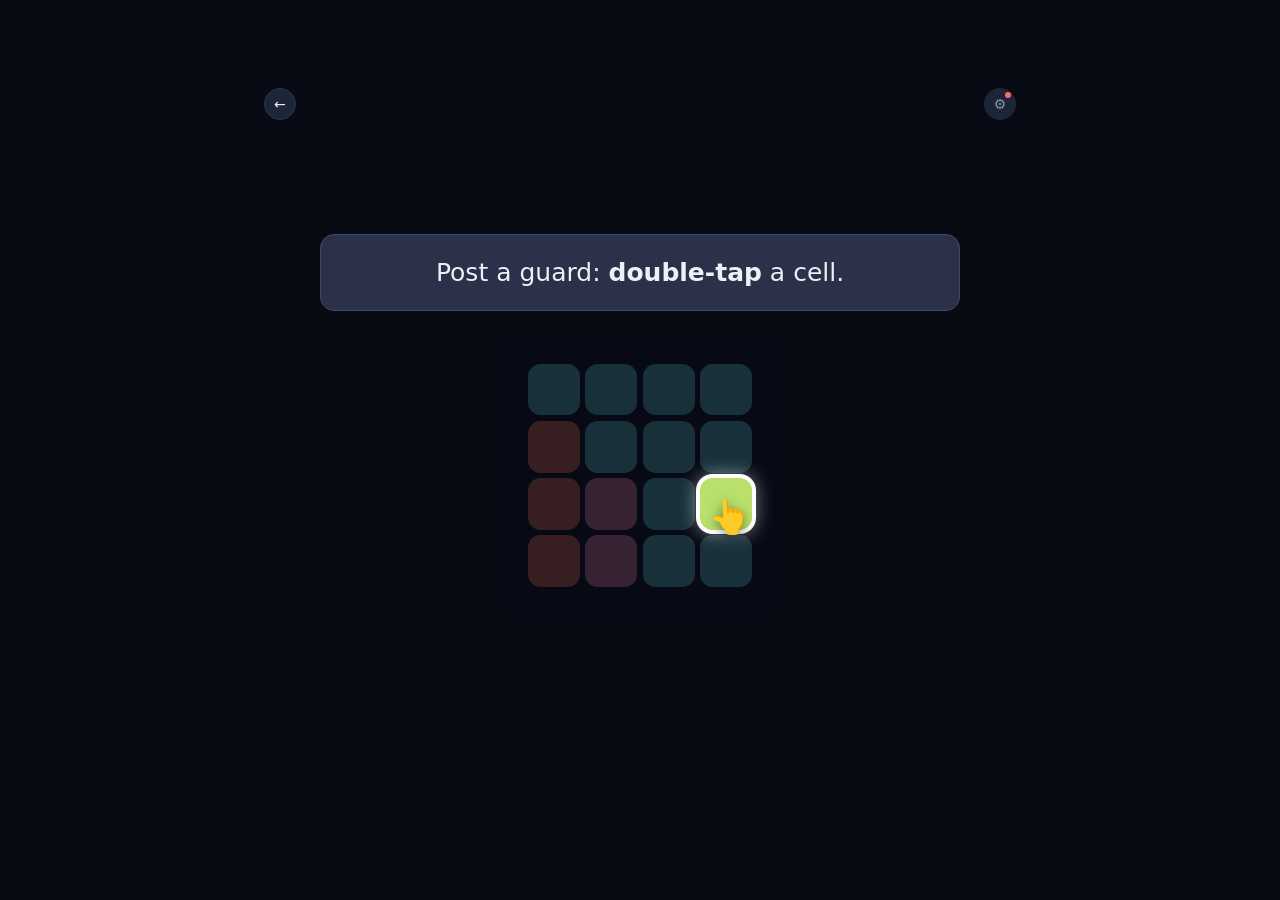
==== commit 6e10efba: "Ai qua đêm 1 mà chưa vuốt lần nào thì được chỉ cho thao tác vuốt Kéo một mạch qua cả dãy để tắt đèn " ====
--- a/index.html
+++ b/index.html
@@ -37,12 +37,6 @@
           </div>
           <button class="icon gear" data-settings>&#9881;<i class="dot"></i></button>
         </div>
-      </div>
-
-      <div class="chapter">
-        <small id="home-kicker">Floor 1 · Chapter 1</small>
-        <b id="home-room">Nest gate</b>
-        <div class="dots" id="home-dots"></div>
       </div>
 
       <div id="nest" class="nest"></div>
@@ -92,9 +86,6 @@
         <button id="btn-apply" class="primary pill apply" hidden>Apply</button>
       </div>
 
-      <!-- Một dòng nhắc luật, thay cho ba thẻ minh hoạ. Bài hướng dẫn đầy đủ mở
-           lại được từ Cài đặt → Cách chơi. -->
-      <p class="rules" id="rules" data-i18n="rulesLine">One ant per colour, row and column. Ants never touch.</p>
 
       <div id="play-status" class="status"></div>
 
@@ -124,6 +115,22 @@
           <i class="candy"></i><b id="win-candy">+0</b>
         </p>
         <p id="win-note" class="win-note"></p>
+
+        <!-- Mẹo vuốt. Chỉ hiện sau đêm 1, và chỉ với người vừa chơi hết màn mà
+             chưa vuốt lần nào — sáu ô kề nhau tắt đèn dần dưới một ngón tay
+             trượt qua, để thấy ngay là làm được cả dãy trong một nhịp. -->
+        <div id="win-tip" class="tip" hidden>
+          <div class="tip-demo" aria-hidden="true">
+            <div id="win-tip-row" class="tip-row">
+              <i style="background: var(--g4)"></i><i style="background: var(--g0)"></i>
+              <i style="background: var(--g6)"></i><i style="background: var(--g2)"></i>
+              <i style="background: var(--g1)"></i><i style="background: var(--g7)"></i>
+            </div>
+            <i id="win-tip-hand" class="tip-hand">&#128070;</i>
+          </div>
+          <p id="win-tip-text" class="tip-text"></p>
+        </div>
+
         <button id="btn-next" class="primary big">Next night</button>
         <button id="btn-replay" class="ghost" data-i18n="replay">Replay this night</button>
       </div>
@@ -147,8 +154,22 @@
         <!-- Trong màn chơi không còn thẻ luật, nên bài hướng dẫn mở lại từ đây. -->
         <button id="btn-howto" class="ghost" data-i18n="howToPlay">How to play</button>
         <button id="btn-restart" class="ghost" data-i18n="restart" hidden>Restart level</button>
+        <!-- Cổng game cấm link ra ngoài trong giao diện, nên nút này mở bản
+             privacy.html đi kèm trong chính gói nộp, cùng một origin. -->
+        <button id="btn-privacy" class="ghost" data-i18n="privacy">Privacy</button>
         <button id="btn-wipe" class="ghost" data-i18n="wipe">Reset progress</button>
         <button id="btn-close-settings" class="primary big" data-i18n="close">Close</button>
+      </div>
+    </div>
+
+    <!-- ------------------------------------------------ chính sách riêng tư
+         Mở ngay trong game bằng iframe cùng origin, không rời trang: cổng game
+         nhúng game trong khung của họ, điều hướng đi là người chơi mất ván đang
+         chơi và không có nút quay lại. Link ra ngoài thì họ cấm hẳn. -->
+    <div id="privacy" class="overlay" hidden>
+      <div class="dialog wide">
+        <iframe id="privacy-frame" title="Privacy Policy" loading="lazy"></iframe>
+        <button id="btn-close-privacy" class="primary big" data-i18n="close">Close</button>
       </div>
     </div>
 
--- a/src/style.css
+++ b/src/style.css
@@ -807,11 +807,19 @@
    dưới đây lấy từ ảnh chụp bản gốc, chia cho bề rộng bàn cờ trong ảnh. */
 .play {
   /* Chiều cao cũng phải vào công thức, không chỉ bề rộng. Cả cột cao xấp xỉ
-     1,38 x bàn cờ + 249px cố định (thanh tiêu đề, chip, thẻ luật, dòng trạng
-     thái, hai nút trợ giúp, các khe hở) — giải ra `board <= 72dvh - 180px`.
-     Thiếu vế này thì trên máy màn hình ngắn bàn cờ vẫn lấy 88vw và đẩy nút trợ
-     giúp xuống dưới mép màn hình. */
-  --board: min(88vw, 460px, max(210px, 72vh - 190px));
+     1,38 x bàn cờ + 200px cố định (thanh tiêu đề, hàng chip, dòng trạng thái,
+     hai nút trợ giúp, các khe hở) — giải ra `board <= 72dvh - 145px`. Thiếu vế
+     này thì trên máy màn hình ngắn bàn cờ vẫn lấy 88vw và đẩy nút trợ giúp
+     xuống dưới mép màn hình. */
+  --board: min(96vw, 560px, max(210px, 72vh - 148px));
+  /* Bề ngang thẻ hướng dẫn — KHAI MỘT CHỖ, vì .slot phải rộng ít nhất bằng nó.
+     Trước đây hai bên ghi cứng hai con số, và màn hình rộng đổi thẻ lên 640px
+     mà quên đổi khung chứa: thẻ tràn khỏi màn hình 18px. */
+  --coach-w: min(460px, 92vw);
+  /* Chỗ thừa theo chiều dọc chia đều trên dưới. Trên máy bề ngang hẹp, bàn cờ
+     bị 96vw chặn trước nên gần như luôn còn dư chiều cao — dồn hết xuống đáy
+     thì cả màn hình lệch lên trên. */
+  justify-content: center;
   --hud-label: calc(var(--board) * 0.042);
   --hud-value: calc(var(--board) * 0.055);
   --chip-h: calc(var(--board) * 0.094);
@@ -882,8 +890,7 @@
    tiêu đề. Ở đây vẫn giữ lại mỗi nút quay lại, nhấc lên trên lớp phủ, để người
    chơi mở hướng dẫn từ trang chủ còn có đường ra. */
 .play.tutorial { justify-content: center; }
-.play.tutorial .chips,
-.play.tutorial .rules { display: none; }
+.play.tutorial .chips { display: none; }
 .play.tutorial .hud { visibility: hidden; }
 .play.tutorial .bar .icon { position: relative; z-index: 4; }
 
@@ -982,7 +989,12 @@
    (đã bị phủ tối), đúng như bản gốc. */
 /* Rộng đúng bằng bàn cờ: chữ xuống dòng thành một khối đặc, thay vì trải
    một dòng mỏng rộng hơn cả bàn cờ. */
-.slot { position: relative; width: var(--board); }
+/* Khung chứa thẻ hướng dẫn phải rộng ÍT NHẤT bằng chính thẻ đó. Thẻ nằm
+   `position: absolute; left: 0; right: 0; margin: 0 auto` — cách ấy chỉ canh
+   giữa được khi thẻ hẹp hơn khung; rộng hơn thì nó bám mép trái rồi tràn sang
+   phải, và cả trang sinh thanh cuộn ngang. Bàn cờ hẹp (màn hướng dẫn, hay khung
+   nhúng thấp) là dính ngay: đo được tràn 23px ở 390px và 193px ở 800x450. */
+.slot { position: relative; width: max(var(--board), var(--coach-w)); }
 /* Canh giữa bằng left/right + margin auto, KHÔNG dùng transform: luật
    `button.pill:active` đặt transform riêng và thắng về độ ưu tiên — nếu định vị
    bằng translateX thì lúc đè chuột nút văng sang một bên, mouseup rơi ra ngoài
@@ -997,7 +1009,6 @@
 .play.offering .board,
 .play.offering .boosters,
 .play.offering .chips,
-.play.offering .rules,
 .play.offering .coach.bottom { pointer-events: none; }
 
 /* Màn hình ngắn thì bóp hai ô chừa chứ đừng bóp bàn cờ: thẻ hướng dẫn hụt vài
@@ -1006,19 +1017,19 @@
 .play.tutorial .slot-bottom { min-height: 108px; min-height: min(108px, 15dvh); }
 /* Hai ô chừa ăn mất 258px nên bàn cờ trong tutorial phải chặt tay hơn màn
    chơi thường: `board <= 50dvh - 125px`. */
-.play.tutorial { --board: min(88vw, 460px, max(155px, 50vh - 125px)); }
+.play.tutorial { --board: min(96vw, 560px, max(155px, 50vh - 125px)); }
 
 /* Biến tuỳ biến không bị loại khi giá trị sai — trình duyệt cứ thay nguyên xi
    vào chỗ dùng rồi mới hỏng ở đó. Nên không thể viết hai dòng vh/dvh chồng
    nhau như với thuộc tính thường; phải hỏi @supports trước. */
 @supports (height: 1dvh) {
-  .play { --board: min(88vw, 460px, max(210px, 72dvh - 190px)); }
-  .play.tutorial { --board: min(88vw, 460px, max(155px, 50dvh - 125px)); }
+  .play { --board: min(96vw, 560px, max(210px, 72dvh - 148px)); }
+  .play.tutorial { --board: min(96vw, 560px, max(155px, 50dvh - 125px)); }
 }
 
 /* --- thẻ hướng dẫn (trên và dưới bàn cờ) --- */
 .coach {
-  width: min(460px, 92vw);
+  width: var(--coach-w);
   padding: 14px 20px;
   text-align: center;
   /* Sáng hơn thẻ thường một bậc và có viền: thẻ này nằm TRÊN lớp phủ tối của
@@ -1059,11 +1070,31 @@
   position: fixed;
   inset: 0;
   display: grid;
+  /* Màn quá ngắn thì hộp thoại phải cuộn được, chứ căn giữa suông là nó tràn
+     đều hai đầu và phần trên bị cắt mất — không lôi lại được. `safe center`
+     đẩy nó về mép trên đúng lúc đó; trình duyệt cũ không hiểu thì bỏ dòng sau
+     và giữ dòng trước (thuộc tính thường bị loại ngay lúc phân tích, khác hẳn
+     biến tuỳ biến). Mẹo vuốt làm hộp thoại đêm 1 cao thêm ~95px nên chỗ này
+     mới thành thật sự chạm ngưỡng. */
   place-items: center;
+  place-items: safe center;
+  overflow-y: auto;
   padding: 20px;
   background: rgba(5, 8, 16, 0.62);
 }
 .overlay[hidden] { display: none; }
+
+/* Hộp thoại chứa cả một trang: rộng hơn hộp thường và cao gần hết màn hình,
+   nhưng vẫn chừa chỗ cho nút Đóng nằm dưới. */
+.dialog.wide { width: min(640px, 94vw); height: min(88dvh, 900px); }
+.dialog.wide iframe {
+  flex: 1 1 auto;
+  width: 100%;
+  min-height: 0;
+  border: 0;
+  border-radius: 12px;
+  background: #141826;
+}
 .dialog {
   position: relative;
   z-index: 1;
@@ -1080,6 +1111,41 @@
 .dialog h2 { margin: 0; font-size: 20px; }
 .dialog .logo { font-size: 44px; }
 .win-note { margin: 0 0 8px; font-size: 13px; color: var(--muted); }
+
+/* --- mẹo vuốt trong hộp thoại thắng ---
+   Sáu ô kề nhau, một ngón tay trượt qua, đèn tắt dần theo sau. Nhịp do JS đặt
+   bằng Web Animations: cả bảy phần tử chạy CHUNG một vòng 3,2s, chỗ khác nhau
+   nằm ở mốc trong khung hình chứ không ở độ trễ — lệch pha bằng animation-delay
+   thì ô cuối còn tối trong khi ô đầu đã sáng lại, hỏng mất hướng trượt. */
+.tip {
+  display: grid;
+  gap: 10px;
+  justify-items: center;
+  width: 100%;
+  margin: 0 0 4px;
+  padding: 12px 10px 10px;
+  background: rgba(0, 0, 0, 0.16);
+  border-radius: 12px;
+}
+/* Chừa chỗ cho ngón tay thò xuống dưới đáy dãy ô. */
+.tip-demo { position: relative; padding-bottom: 12px; }
+.tip-row { display: flex; gap: 4px; }
+.tip-row i { width: 26px; height: 26px; border-radius: 24%; }
+/* Ngón tay chạm vào giữa ô đầu (13px = nửa cạnh ô) rồi trượt sang phải. */
+.tip-hand {
+  position: absolute;
+  top: 42%;
+  left: 13px;
+  margin-left: -0.5em;
+  width: 1em;
+  font-size: 24px;
+  font-style: normal;
+  line-height: 1;
+  pointer-events: none;
+  filter: drop-shadow(0 3px 6px rgba(0, 0, 0, 0.45));
+}
+.tip-text { margin: 0; font-size: 13px; line-height: 1.45; color: var(--muted); }
+.tip-text b { color: var(--key); }
 
 /* ------------------------------------------------------------- ăn mừng */
 
@@ -1203,18 +1269,6 @@
   border-radius: 9px;
 }
 
-/* ---------------------------------------------- một dòng nhắc luật dưới bàn cờ */
-
-.rules {
-  width: var(--board);
-  margin: 0;
-  font-size: calc(var(--board) * 0.038);
-  line-height: 1.5;
-  text-align: center;
-  color: var(--muted);
-}
-.rules b { color: var(--ink); font-weight: 700; }
-
 /* Nút chữ trơn, dùng cho hành động phụ như xoá tiến trình. */
 .linkish {
   padding: 0 0 0 10px;
@@ -1232,16 +1286,15 @@
    chiều cao mới là thứ hiếm — nên lấy vh làm mốc và căn giữa cả cột. */
 @media (min-width: 760px) {
   .play { justify-content: center; gap: 16px; padding-bottom: 24px; }
-  /* Cùng công thức chiều cao như bản hẹp, chỉ khác hằng số: thẻ luật to hơn,
-     khe hở 16px, đệm đáy 24px — cộng lại 279px. `60vh` cũ chỉ đúng khi cửa sổ
-     cao hơn 1600px; laptop 1080p thì nó thừa gần 90px bàn cờ và đẩy hai nút
-     trợ giúp xuống dưới mép. */
-  .play { --board: min(62vw, 640px, max(300px, 72vh - 215px)); }
+  /* Cùng công thức chiều cao như bản hẹp, chỉ khác hằng số: khe hở 16px và
+     đệm đáy 24px thay cho 12/44. */
+  .play { --board: min(62vw, 640px, max(300px, 72vh - 172px)); }
 
   .bar { width: min(760px, 94vw); }
   .status { font-size: 15px; }
 
-  .coach { width: min(640px, 92vw); padding: 20px 26px; }
+  .play { --coach-w: min(640px, 92vw); }
+  .coach { padding: 20px 26px; }
   .play.tutorial .slot-top { min-height: 164px; min-height: min(164px, 21dvh); }
   .play.tutorial .slot-bottom { min-height: 118px; min-height: min(118px, 15dvh); }
   .play.tutorial { --board: min(62vw, 640px, max(200px, 50vh - 165px)); }
@@ -1255,18 +1308,38 @@
   .hint-text { max-width: 620px; font-size: 14px; }
 }
 
+/* ------------------------------------------- khung nhúng thấp (cổng game)
+   CrazyGames nhúng game vào khung của họ, nhỏ nhất là 800x450. Ở chiều cao
+   ấy, sàn cứng 300px của công thức trên làm bàn cờ không chịu co, và cả cột
+   tràn xuống dưới mép khung: hai nút trợ giúp rơi ra ngoài, phải cuộn mới
+   bấm được — đo được 620px nội dung trong khung 450px.
+
+   Nên ở đây hạ sàn xuống mức chỉ vừa đủ đọc. Bàn nhỏ đi thì chữ và nút nhỏ
+   theo, vì mọi thứ đều đo bằng --board; thà bàn bé mà bấm được còn hơn bàn to
+   mà nửa giao diện nằm ngoài màn hình. */
+@media (max-height: 560px) {
+  /* Khoảng đệm co lại trước, rồi mới tới bàn cờ. Phần khung cố định chiếm 221px
+     dù bàn to hay nhỏ — đo được bằng hai điểm: bàn 300px thì cột cao 604px, bàn
+     152px thì cao 415px. Cắt đệm đi ~56px là bàn to thêm được gần một nửa. */
+  .play { gap: 8px; padding-bottom: 10px; }
+  .bar { padding: 6px 4px; }
+  .play { --board: min(62vw, 640px, max(120px, 84vh - 152px)); }
+  .play.tutorial { --board: min(62vw, 640px, max(110px, 50vh - 165px)); }
+}
+
 /* ================================================== trang chủ: mặt cắt tổ
 
    Mọi thứ trên trang chủ đo theo --home, đúng cách màn chơi đo theo --board:
    trên điện thoại bề ngang là thứ hiếm, trên desktop thì chiều cao mới hiếm.
-   Cả cột cao 1,72 x --home + 29px — đo thẳng trên hai cỡ cửa sổ chứ không cộng
-   tay từng phần, vì cỡ chữ và đệm cũng đo theo --home nên gần như không có
-   phần nào thật sự cố định. Giải ra `home <= 58dvh - 17`; lấy `55dvh - 20` cho
-   dư một khoảng. Thiếu vế chiều cao thì cửa sổ thấp bị cắt mất dòng cuối. */
+   Cả cột cao khoảng 1,70 x --home + 29px — đo thẳng trên hai cỡ cửa sổ chứ
+   không cộng tay từng phần, vì cỡ chữ và đệm cũng đo theo --home nên gần như
+   không có phần nào thật sự cố định. Riêng tranh nền chiếm 1,33 vì nó rộng
+   đúng bằng --home và tỉ lệ 3:4. Lấy `55dvh - 20` cho dư một khoảng; thiếu vế
+   chiều cao thì cửa sổ thấp bị cắt mất nút Play. */
 
 .home {
   --home: min(92vw, 620px, max(260px, 55vh - 20px));
-  justify-content: center;
+  justify-content: flex-start;
   gap: 0;
   padding: 14px 18px 24px;
 }
@@ -1297,43 +1370,26 @@
   font-size: calc(var(--chip-h) * 0.5);
 }
 
-/* Tầng · chương, tên buồng đang gác, năm chấm — mỗi chấm một đêm. */
-.chapter { width: var(--home); margin-top: calc(var(--home) * 0.055); text-align: left; }
-.chapter small {
-  display: block;
-  font-size: calc(var(--home) * 0.031);
-  font-weight: 700;
-  letter-spacing: 0.3em;
-  text-transform: uppercase;
-  color: var(--accent);
-}
-.chapter b {
-  display: block;
-  margin-top: 2px;
-  font-size: calc(var(--home) * 0.073);
-  font-weight: 800;
-  letter-spacing: -0.02em;
-}
-.dots { display: flex; gap: calc(var(--home) * 0.017); margin-top: calc(var(--home) * 0.028); }
-.dots i {
-  width: calc(var(--home) * 0.095);
-  height: calc(var(--home) * 0.022);
-  border-radius: 999px;
-  background: var(--line);
-}
-.dots i.on { background: var(--accent); }
-.dots i.now { background: var(--accent); opacity: 0.45; }
-
-/* Khối đất chứa năm buồng. SVG do src/nest.js dựng; tỉ lệ 360:460 của viewBox
-   quyết định chiều cao, nên chỉ cần đặt bề ngang. */
+/* Khối đất chứa năm buồng. SVG do src/nest.js dựng; tỉ lệ 360:480 của viewBox
+   quyết định chiều cao của hình, nên chỉ cần đặt bề ngang.
+   `flex: 1` để khối đất nuốt hết chỗ thừa theo chiều dọc: trên máy màn hình cao
+   mà hẹp, bề ngang đã kịch 92vw nên hình không to thêm được — thà cho nền đất
+   trải dài còn hơn để hai dải trống trên dưới. */
 .nest {
+  display: grid;
+  flex: 1 1 auto;
+  /* Bám mép TRÊN, không căn giữa: mặt cỏ trong tranh phải nằm ngay đầu khối
+     đất, còn chỗ thừa thì dồn xuống dưới — nhìn ra đất sâu. */
+  place-items: start center;
   width: var(--home);
-  margin-top: calc(var(--home) * 0.035);
-  padding: calc(var(--home) * 0.01) 0 0;
-  background: linear-gradient(#2a1a12, #1a1008 82%, var(--paper));
+  margin-top: calc(var(--home) * 0.06);
+  /* Đúng màu mép dưới của assets/nest-bg.png, để phần kéo dài dưới tranh không
+     lộ ra một đường cắt ngang. */
+  background: #110b0a;
   border-radius: 26px 26px 0 0;
-}
-.nest svg { display: block; width: min(100%, calc(var(--home) * 0.88)); margin: 0 auto; font-family: inherit; }
+  overflow: hidden;
+}
+.nest svg { display: block; width: 100%; font-family: inherit; }
 
 /* Nút Play bám bề ngang tổ chứ không phải 86% màn hình. */
 .home .pill {
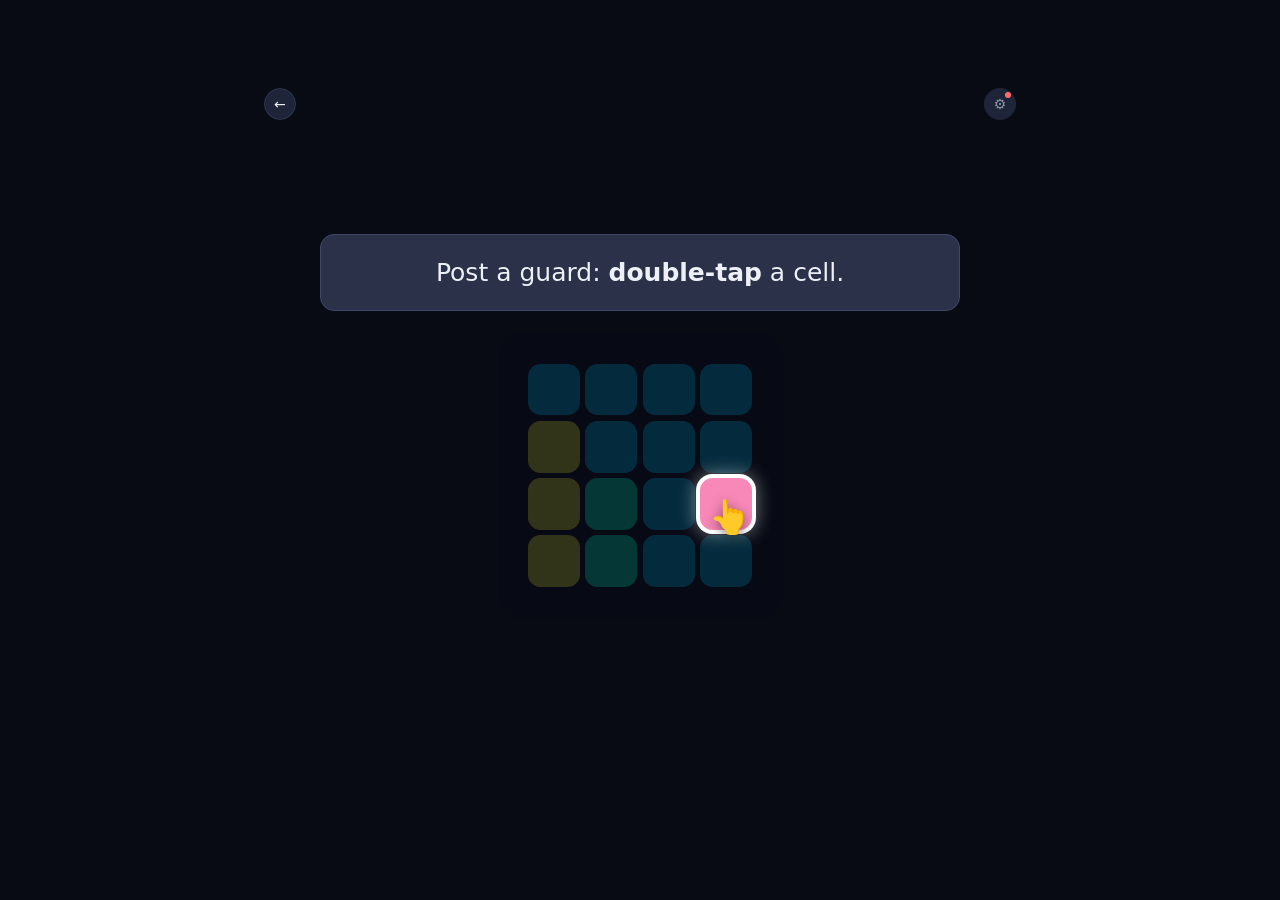
==== commit 0fb6085f: "Hướng dẫn khép lại bằng hai bài tập kéo thật: trọn một hàng, trọn một cột Bước 5 và 7 bảo "kéo qua c" ====
--- a/index.html
+++ b/index.html
@@ -119,16 +119,16 @@
         <!-- Mẹo vuốt. Chỉ hiện sau đêm 1, và chỉ với người vừa chơi hết màn mà
              chưa vuốt lần nào — sáu ô kề nhau tắt đèn dần dưới một ngón tay
              trượt qua, để thấy ngay là làm được cả dãy trong một nhịp. -->
-        <div id="win-tip" class="tip" hidden>
-          <div class="tip-demo" aria-hidden="true">
-            <div id="win-tip-row" class="tip-row">
+        <div id="win-tip" class="swipe-tip" hidden>
+          <div class="swipe-tip-demo" aria-hidden="true">
+            <div id="win-tip-row" class="swipe-tip-row">
               <i style="background: var(--g4)"></i><i style="background: var(--g0)"></i>
               <i style="background: var(--g6)"></i><i style="background: var(--g2)"></i>
               <i style="background: var(--g1)"></i><i style="background: var(--g7)"></i>
             </div>
-            <i id="win-tip-hand" class="tip-hand">&#128070;</i>
+            <i id="win-tip-hand" class="swipe-tip-hand">&#128070;</i>
           </div>
-          <p id="win-tip-text" class="tip-text"></p>
+          <p id="win-tip-text" class="swipe-tip-text"></p>
         </div>
 
         <button id="btn-next" class="primary big">Next night</button>
--- a/src/style.css
+++ b/src/style.css
@@ -32,9 +32,9 @@
   --ant-happy: url("../assets/ant-happy-512.png");
   --ant-sad: url("../assets/ant-sad-512.png");
 
-  --g0: #5fd4e8; --g1: #ff7b6b; --g2: #b9e06a; --g3: #ff8fc6;
-  --g4: #ffc46b; --g5: #f2ea6a; --g6: #9d8cff; --g7: #6ee0b1;
-  --g8: #7ab5ff; --g9: #ff9a5c; --g10: #e3a7ff; --g11: #d8b48a;
+  --g0: #00b8f8; --g1: #e8e840; --g2: #f888b8; --g3: #00f8d0;
+  --g4: #f8a008; --g5: #b8b8f8; --g6: #00c858; --g7: #50e8f8;
+  --g8: #c0b070; --g9: #c0e8a8; --g10: #e090f8; --g11: #f8c090;
 
   --k0: var(--g0); --k1: var(--g1); --k2: var(--g2); --k3: var(--g3);
   --k4: var(--g4); --k5: var(--g5); --k6: var(--g6); --k7: var(--g7);
@@ -156,6 +156,7 @@
   cursor: pointer;
   border: 0;
   border-radius: 24%;
+  background: currentColor;
   transition: filter 0.12s, transform 0.09s ease-out;
 }
 
@@ -163,21 +164,37 @@
    dần về đúng những ô còn khả dĩ — càng chơi càng thấy rõ đáp án, và không còn
    dấu ✕ nào. Nhịp tắt lệch pha theo --delay (sóng lan từ con kiến vừa đặt). */
 .cell.mark {
-  opacity: 0.28;
+  /* Ô đã loại: tô tối cả ô nhưng CHỪA MỘT VÀNH nguyên màu vùng ở mép.
+     Vành nguyên màu là chỗ mấu chốt — nó không pha loãng gì, nên ô đã loại vẫn
+     đọc ra vùng dễ y như ô còn sáng. Cách cũ làm mờ cả ô (opacity 0.28) kéo mọi
+     màu hội tụ về nền, bóp khoảng cách màu còn một phần tư: ΔE00 rớt từ 11.5
+     xuống 6.2, dưới hẳn ngưỡng phân biệt được (tools/palette.py).
+
+     Vẽ bằng HAI LỚP box-shadow trong chính ô, không dùng lớp con đặt lệch theo
+     phần trăm. Lớp con là một lớp tô riêng, mỗi ô lại rơi vào một vị trí lẻ
+     pixel khác nhau nên trình duyệt làm tròn mỗi ô một kiểu — vành mỏng 4-5px
+     thì lệch nửa pixel đã thấy rõ, cả bàn trông xô lệch. Hai lớp shadow nằm
+     trong cùng một lượt tô của cùng một ô nên không thể lệch nhau.
+
+     Lớp đầu vẽ sau cùng nên nằm trên: vành màu đè lên nền tối. Nền tối pha về
+     ĐEN chứ không về màu nền bàn, vì pha về đen là phép nhân, giữ được tỉ lệ
+     ba kênh tức giữ được sắc. */
+  box-shadow:
+    inset 0 0 0 calc(var(--board) / var(--n) * 0.15) currentColor,
+    inset 0 0 0 100vmax rgba(5, 8, 16, 0.74);
   animation: lightoff 0.42s ease-out var(--delay, 0s) both;
 }
 @keyframes lightoff {
-  0% { opacity: 1; filter: brightness(1.35); transform: scale(1.02); }
-  35% { opacity: 0.55; filter: brightness(0.9); }
-  55% { opacity: 0.4; filter: brightness(1.05); }
-  100% { opacity: 0.28; filter: brightness(1); transform: scale(1); }
+  0% { filter: brightness(1.35); transform: scale(1.03); }
+  45% { filter: brightness(0.85); transform: scale(0.97); }
+  100% { filter: brightness(1); transform: scale(1); }
 }
 /* Bật lại: sáng lên một nhịp rồi về thường. */
 .cell.unmark { animation: lighton 0.3s ease-out both; }
 @keyframes lighton {
-  0% { opacity: 0.28; }
-  60% { opacity: 1; filter: brightness(1.3); }
-  100% { opacity: 1; filter: brightness(1); }
+  0% { filter: brightness(0.7); }
+  60% { filter: brightness(1.3); }
+  100% { filter: brightness(1); }
 }
 /* Ô có kiến: viền trắng mảnh, để con kiến nổi hẳn lên khỏi các ô cùng màu. */
 .cell.cat { box-shadow: inset 0 0 0 3px rgba(255, 255, 255, 0.85); }
@@ -296,7 +313,7 @@
   stroke-dashoffset: 66;
 }
 
-.cell.wrong .x { opacity: 1; }
+.cell.wrong .x { opacity: 1; z-index: 2; }
 .cell.wrong .x line { animation: xdraw 0.17s ease-out forwards; }
 .cell.wrong .x line:nth-child(2) { animation-delay: 0.07s; }
 @keyframes xdraw { to { stroke-dashoffset: 0; } }
@@ -306,8 +323,17 @@
    z-index để vệt loé lúc đặt (::before, absolute) không phủ trắng lên nó. */
 .cell.cat::after {
   content: "";
-  position: relative;
+  /* ⚠ absolute, KHÔNG relative. `.cell` là display:grid, nên một pseudo ở chế
+     độ relative là phần tử lưới thật: nó đặt sàn bề rộng cho ô, mà cột bàn cờ
+     là `1fr` = `minmax(auto, 1fr)` — cột nào có kiến thì bị đẩy rộng ra, các
+     cột còn lại chia phần thừa nên hẹp lại, cả bàn trông xô lệch. Chỉ lộ ra khi
+     ô nhỏ tới mức 1.15em vượt bề ngang ô, tức trên máy phóng to màn hình hoặc
+     cửa sổ thấp. Absolute thì kiến nằm ngoài dòng chảy, không đo được vào cột.
+     Cùng lý do với ::before ở trên. */
+  position: absolute;
+  inset: 0;
   z-index: 1;
+  margin: auto;
   width: 1.15em;
   height: 1.15em;
   background: var(--ant) center / contain no-repeat;
@@ -702,7 +728,7 @@
 }
 .hud-level strong {
   display: block;
-  font-size: calc(var(--board) * 0.12);
+  font-size: calc(var(--ui) * 0.12);
   font-weight: 900;
   letter-spacing: -0.03em;
   color: var(--ink);
@@ -811,7 +837,11 @@
      hai nút trợ giúp, các khe hở) — giải ra `board <= 72dvh - 145px`. Thiếu vế
      này thì trên máy màn hình ngắn bàn cờ vẫn lấy 88vw và đẩy nút trợ giúp
      xuống dưới mép màn hình. */
-  --board: min(96vw, 560px, max(210px, 72vh - 148px));
+  /* Hai chế độ, lấy chế độ nào cho bàn LỚN hơn — đo được ở tools, xem
+     CRAZYGAMES.md: bàn <=460px thì khung còn phình theo nên cao = 1,40*bàn +
+     168; quá 460px thì khung đứng yên, cao = bàn + 354. Hai vế cắt nhau đúng
+     tại 460px nên công thức liền mạch. */
+  --board: min(96vw, 760px, max(210px, 100vh - 388px, 71vh - 152px));
   /* Bề ngang thẻ hướng dẫn — KHAI MỘT CHỖ, vì .slot phải rộng ít nhất bằng nó.
      Trước đây hai bên ghi cứng hai con số, và màn hình rộng đổi thẻ lên 640px
      mà quên đổi khung chứa: thẻ tràn khỏi màn hình 18px. */
@@ -820,11 +850,17 @@
      bị 96vw chặn trước nên gần như luôn còn dư chiều cao — dồn hết xuống đáy
      thì cả màn hình lệch lên trên. */
   justify-content: center;
-  --hud-label: calc(var(--board) * 0.042);
-  --hud-value: calc(var(--board) * 0.055);
-  --chip-h: calc(var(--board) * 0.094);
-  --icon-btn: calc(var(--board) * 0.112);
-  --booster: calc(var(--board) * 0.150);
+  /* Cỡ của thanh trên, chip và nút trợ giúp bám --ui chứ không bám thẳng
+     --board. Bám thẳng thì thành vòng lặp: bàn to lên, khung cũng to lên, ăn
+     lại đúng chỗ vừa giành được — đo ở 1920x1080 thấy khung chiếm 474px, gần
+     bằng cả bàn cờ, khoá trần bàn ở 56% chiều cao dù còn thừa 1314px ngang.
+     Quá 460px thì khung thôi lớn, chỗ dôi ra dồn hết cho bàn. */
+  --ui: min(var(--board), 460px);
+  --hud-label: calc(var(--ui) * 0.042);
+  --hud-value: calc(var(--ui) * 0.055);
+  --chip-h: calc(var(--ui) * 0.094);
+  --icon-btn: calc(var(--ui) * 0.112);
+  --booster: calc(var(--ui) * 0.150);
   gap: 12px;
   padding-bottom: 44px;
 }
@@ -921,7 +957,7 @@
   display: flex;
   gap: 6px;
   padding: 6px;
-  margin-top: calc(var(--board) * 0.02);
+  margin-top: calc(var(--ui) * 0.02);
   background: var(--card);
   border-radius: 999px;
 }
@@ -932,7 +968,7 @@
   gap: 0.4em;
   align-items: center;
   justify-content: center;
-  min-width: calc(var(--board) * 0.36);
+  min-width: calc(var(--ui) * 0.36);
   height: calc(var(--booster) * 0.78);
   padding: 0 calc(var(--booster) * 0.28);
   font-size: calc(var(--booster) * 0.24);
@@ -1023,7 +1059,7 @@
    vào chỗ dùng rồi mới hỏng ở đó. Nên không thể viết hai dòng vh/dvh chồng
    nhau như với thuộc tính thường; phải hỏi @supports trước. */
 @supports (height: 1dvh) {
-  .play { --board: min(96vw, 560px, max(210px, 72dvh - 148px)); }
+  .play { --board: min(96vw, 760px, max(210px, 100dvh - 388px, 71dvh - 152px)); }
   .play.tutorial { --board: min(96vw, 560px, max(155px, 50dvh - 125px)); }
 }
 
@@ -1112,12 +1148,13 @@
 .dialog .logo { font-size: 44px; }
 .win-note { margin: 0 0 8px; font-size: 13px; color: var(--muted); }
 
-/* --- mẹo vuốt trong hộp thoại thắng ---
+/* --- mẹo vuốt trong hộp thoại thắng đêm 1 ---
    Sáu ô kề nhau, một ngón tay trượt qua, đèn tắt dần theo sau. Nhịp do JS đặt
    bằng Web Animations: cả bảy phần tử chạy CHUNG một vòng 3,2s, chỗ khác nhau
    nằm ở mốc trong khung hình chứ không ở độ trễ — lệch pha bằng animation-delay
-   thì ô cuối còn tối trong khi ô đầu đã sáng lại, hỏng mất hướng trượt. */
-.tip {
+   thì ô cuối còn tối trong khi ô đầu đã sáng lại, hỏng mất hướng trượt.
+   Tên lớp có tiền tố vì `.tip` đã là lớp của thẻ gợi ý trên màn chơi. */
+.swipe-tip {
   display: grid;
   gap: 10px;
   justify-items: center;
@@ -1128,11 +1165,11 @@
   border-radius: 12px;
 }
 /* Chừa chỗ cho ngón tay thò xuống dưới đáy dãy ô. */
-.tip-demo { position: relative; padding-bottom: 12px; }
-.tip-row { display: flex; gap: 4px; }
-.tip-row i { width: 26px; height: 26px; border-radius: 24%; }
+.swipe-tip-demo { position: relative; padding-bottom: 12px; }
+.swipe-tip-row { display: flex; gap: 4px; }
+.swipe-tip-row i { width: 26px; height: 26px; border-radius: 24%; }
 /* Ngón tay chạm vào giữa ô đầu (13px = nửa cạnh ô) rồi trượt sang phải. */
-.tip-hand {
+.swipe-tip-hand {
   position: absolute;
   top: 42%;
   left: 13px;
@@ -1144,8 +1181,8 @@
   pointer-events: none;
   filter: drop-shadow(0 3px 6px rgba(0, 0, 0, 0.45));
 }
-.tip-text { margin: 0; font-size: 13px; line-height: 1.45; color: var(--muted); }
-.tip-text b { color: var(--key); }
+.swipe-tip-text { margin: 0; font-size: 13px; line-height: 1.45; color: var(--muted); }
+.swipe-tip-text b { color: var(--key); }
 
 /* ------------------------------------------------------------- ăn mừng */
 
@@ -1288,7 +1325,7 @@
   .play { justify-content: center; gap: 16px; padding-bottom: 24px; }
   /* Cùng công thức chiều cao như bản hẹp, chỉ khác hằng số: khe hở 16px và
      đệm đáy 24px thay cho 12/44. */
-  .play { --board: min(62vw, 640px, max(300px, 72vh - 172px)); }
+  .play { --board: min(72vw, 860px, max(300px, 100vh - 388px, 71vh - 152px)); }
 
   .bar { width: min(760px, 94vw); }
   .status { font-size: 15px; }
@@ -1317,13 +1354,13 @@
    Nên ở đây hạ sàn xuống mức chỉ vừa đủ đọc. Bàn nhỏ đi thì chữ và nút nhỏ
    theo, vì mọi thứ đều đo bằng --board; thà bàn bé mà bấm được còn hơn bàn to
    mà nửa giao diện nằm ngoài màn hình. */
-@media (max-height: 560px) {
+@media (max-height: 780px) {
   /* Khoảng đệm co lại trước, rồi mới tới bàn cờ. Phần khung cố định chiếm 221px
      dù bàn to hay nhỏ — đo được bằng hai điểm: bàn 300px thì cột cao 604px, bàn
      152px thì cao 415px. Cắt đệm đi ~56px là bàn to thêm được gần một nửa. */
   .play { gap: 8px; padding-bottom: 10px; }
   .bar { padding: 6px 4px; }
-  .play { --board: min(62vw, 640px, max(120px, 84vh - 152px)); }
+  .play { --board: min(72vw, 860px, max(120px, 100vh - 300px, 71vh - 96px)); }
   .play.tutorial { --board: min(62vw, 640px, max(110px, 50vh - 165px)); }
 }
 
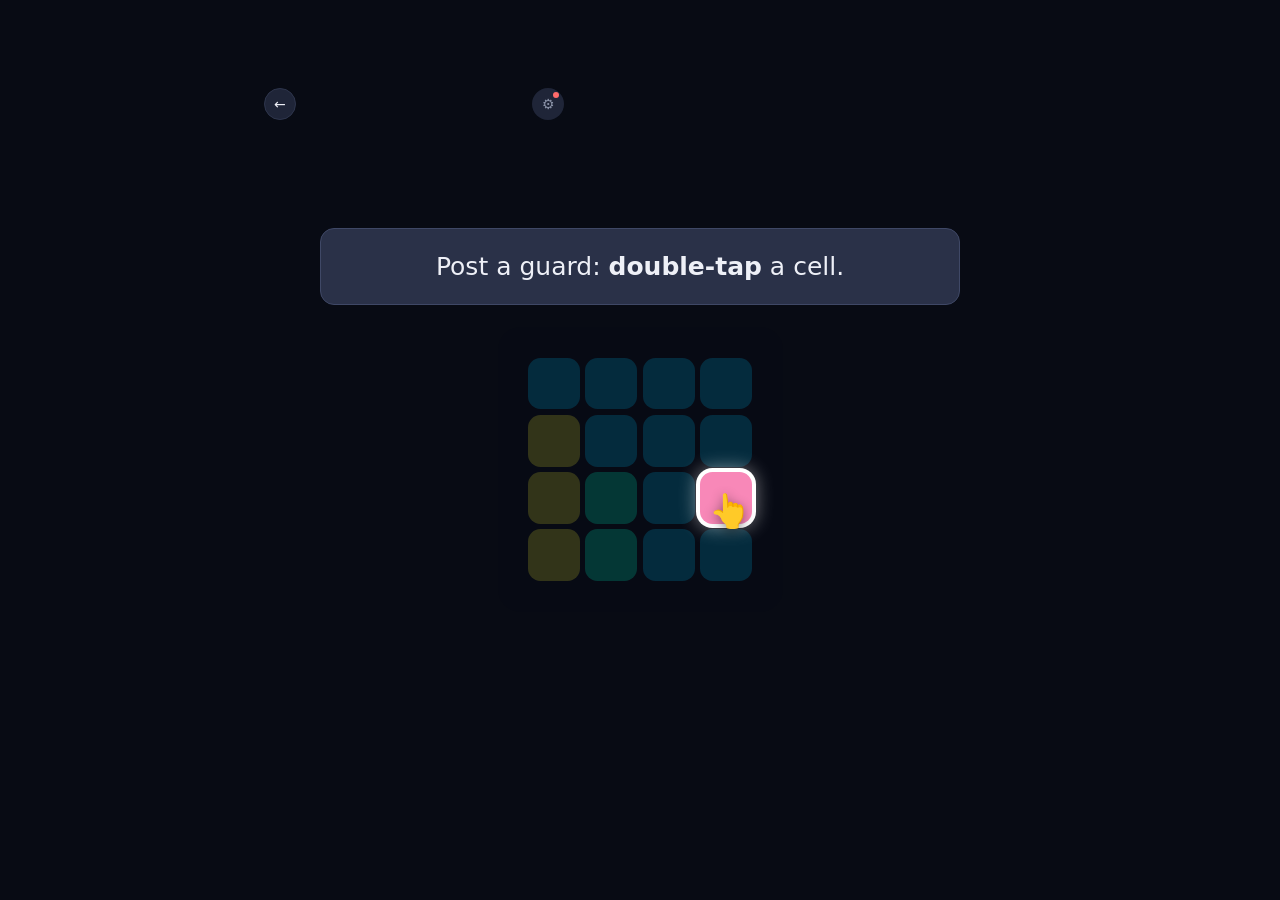
==== commit 31c435d3: "Bàn cờ to thêm ở cả hai đầu: điện thoại hết dính luật của khung nhúng, desktop gộp hàng chip vào tha" ====
--- a/index.html
+++ b/index.html
@@ -60,13 +60,14 @@
           </div>
         </div>
         <button class="icon gear" data-settings>&#9881;<i class="dot"></i></button>
+        <!-- Ba viên kẹo của đêm nay và số chốt đã gác. Nằm TRONG thanh tiêu đề: điện
+             thoại xếp thành hàng thứ hai rộng bằng bàn cờ; màn rộng thì chen vào giữa
+             số màn và kho kẹo — hai hàng thưa gộp làm một, bàn cờ được cao thêm. -->
+        <div class="chips" id="chips">
+          <div class="chip candies" id="play-candy" data-i18n="candyTip" data-i18n-attr="title" title="Candy left"></div>
+          <div class="chip"><b id="play-count">0/4</b><i class="ant"></i></div>
+        </div>
       </header>
-
-      <!-- Hàng dưới thanh tiêu đề: ba viên kẹo của đêm nay, và số chốt đã gác. -->
-      <div class="chips" id="chips">
-        <div class="chip candies" id="play-candy" data-i18n="candyTip" data-i18n-attr="title" title="Candy left"></div>
-        <div class="chip"><b id="play-count">0/4</b><i class="ant"></i></div>
-      </div>
 
       <!-- Thẻ hướng dẫn / thẻ gợi ý NỔI trên bàn cờ trong một ô chừa sẵn, nên dù
            thẻ dài ngắn ra sao bàn cờ cũng không dịch. -->
--- a/src/style.css
+++ b/src/style.css
@@ -698,7 +698,19 @@
 .bar .icon { padding: 6px 12px; font-size: 17px; line-height: 1; }
 
 /* Trong màn chơi hai nút góc là hình tròn, không phải nút chữ như ở màn chọn. */
-.play .bar { grid-template-columns: var(--icon-btn) 1fr var(--icon-btn); }
+/* Thanh tiêu đề màn chơi là lưới có tên vùng. .hud không còn là hộp (display:
+   contents) để số màn và kho kẹo tự là ô lưới; hàng chip nằm cùng lưới, trên
+   điện thoại là hàng thứ hai, trên màn rộng chen vào giữa (xem @media dưới). */
+.play .bar {
+  grid-template-columns: var(--icon-btn) 1fr auto var(--icon-btn);
+  grid-template-areas:
+    "back level pills gear"
+    "chips chips chips chips";
+  row-gap: 12px;
+}
+.play .hud { display: contents; }
+.play .hud-level { grid-area: level; }
+.play .hud-pills { grid-area: pills; }
 .play .bar .icon {
   display: grid;
   place-items: center;
@@ -758,11 +770,13 @@
 /* Hàng dưới thanh tiêu đề, rộng đúng bằng bàn cờ: ba viên kẹo mạng bên trái,
    chuỗi thắng ở giữa, đếm kiến bên phải. Không nền, không viền — chỉ là chữ. */
 .chips {
+  grid-area: chips;
+  justify-self: center;
   display: flex;
   gap: 10px;
   align-items: center;
   justify-content: space-between;
-  width: var(--board);
+  width: min(var(--board), 100%);
 }
 .chip {
   display: flex;
@@ -832,16 +846,18 @@
    phình lên 640px mà HUD giữ nguyên px thì teo hẳn lại so với nó. Các tỉ lệ
    dưới đây lấy từ ảnh chụp bản gốc, chia cho bề rộng bàn cờ trong ảnh. */
 .play {
-  /* Chiều cao cũng phải vào công thức, không chỉ bề rộng. Cả cột cao xấp xỉ
-     1,38 x bàn cờ + 200px cố định (thanh tiêu đề, hàng chip, dòng trạng thái,
-     hai nút trợ giúp, các khe hở) — giải ra `board <= 72dvh - 145px`. Thiếu vế
-     này thì trên máy màn hình ngắn bàn cờ vẫn lấy 88vw và đẩy nút trợ giúp
-     xuống dưới mép màn hình. */
-  /* Hai chế độ, lấy chế độ nào cho bàn LỚN hơn — đo được ở tools, xem
-     CRAZYGAMES.md: bàn <=460px thì khung còn phình theo nên cao = 1,40*bàn +
-     168; quá 460px thì khung đứng yên, cao = bàn + 354. Hai vế cắt nhau đúng
-     tại 460px nên công thức liền mạch. */
-  --board: min(96vw, 760px, max(210px, 100vh - 388px, 71vh - 152px));
+  /* Chiều cao cũng phải vào công thức, không chỉ bề rộng: thiếu vế này thì
+     trên máy màn hình ngắn bàn cờ vẫn lấy 96vw và đẩy nút trợ giúp xuống dưới
+     mép màn hình.
+
+     Hai chế độ, lấy chế độ nào cho bàn LỚN hơn. Khung (thanh tiêu đề gồm cả
+     hàng chip, dòng trạng thái, nút trợ giúp, khe hở) đo bằng trang dò iframe
+     ở nhiều cỡ: bàn <= 460px thì khung phình theo bàn, cao ≈ 0,41 x bàn + 91px;
+     quá 460px thì --ui đứng yên nên khung cố định 281px. Cộng đệm đáy 44px và
+     8px thở, giải ra `bàn <= 71vh - 106px` và `bàn <= 100vh - 333px`; hai vế
+     cắt nhau đúng ở 460px nên công thức liền mạch. Đổi khung thì đo lại,
+     đừng chỉnh tay. */
+  --board: min(96vw, 760px, max(210px, 100vh - 333px, 71vh - 106px));
   /* Bề ngang thẻ hướng dẫn — KHAI MỘT CHỖ, vì .slot phải rộng ít nhất bằng nó.
      Trước đây hai bên ghi cứng hai con số, và màn hình rộng đổi thẻ lên 640px
      mà quên đổi khung chứa: thẻ tràn khỏi màn hình 18px. */
@@ -861,7 +877,8 @@
   --chip-h: calc(var(--ui) * 0.094);
   --icon-btn: calc(var(--ui) * 0.112);
   --booster: calc(var(--ui) * 0.150);
-  gap: 12px;
+  --play-gap: 12px;
+  gap: var(--play-gap);
   padding-bottom: 44px;
 }
 .play .board { --board: inherit; }
@@ -927,6 +944,7 @@
    chơi mở hướng dẫn từ trang chủ còn có đường ra. */
 .play.tutorial { justify-content: center; }
 .play.tutorial .chips { display: none; }
+.play.tutorial .bar { row-gap: 0; }
 .play.tutorial .hud { visibility: hidden; }
 .play.tutorial .bar .icon { position: relative; z-index: 4; }
 
@@ -1031,6 +1049,13 @@
    phải, và cả trang sinh thanh cuộn ngang. Bàn cờ hẹp (màn hướng dẫn, hay khung
    nhúng thấp) là dính ngay: đo được tràn 23px ở 390px và 193px ở 800x450. */
 .slot { position: relative; width: max(var(--board), var(--coach-w)); }
+/* Ngoài bài hướng dẫn hai ô chừa cao 0 — chỉ là mốc neo cho thẻ nổi — nhưng
+   flex vẫn tính khe hở quanh chúng: hai khe 16px mất không trên desktop. Trả
+   lại bằng lề âm đúng bằng khe. Chọn phía sao cho mép neo không đổi: ô trên
+   neo thẻ ở đáy (giữ khe với bàn cờ, bỏ khe phía trên); ô dưới neo thẻ ở đỉnh
+   (giữ khe với bàn cờ, bỏ khe phía dưới). */
+.play:not(.tutorial) .slot-top { margin-top: calc(-1 * var(--play-gap)); }
+.play:not(.tutorial) .slot-bottom { margin-bottom: calc(-1 * var(--play-gap)); }
 /* Canh giữa bằng left/right + margin auto, KHÔNG dùng transform: luật
    `button.pill:active` đặt transform riêng và thắng về độ ưu tiên — nếu định vị
    bằng translateX thì lúc đè chuột nút văng sang một bên, mouseup rơi ra ngoài
@@ -1059,7 +1084,7 @@
    vào chỗ dùng rồi mới hỏng ở đó. Nên không thể viết hai dòng vh/dvh chồng
    nhau như với thuộc tính thường; phải hỏi @supports trước. */
 @supports (height: 1dvh) {
-  .play { --board: min(96vw, 760px, max(210px, 100dvh - 388px, 71dvh - 152px)); }
+  .play { --board: min(96vw, 760px, max(210px, 100dvh - 333px, 71dvh - 106px)); }
   .play.tutorial { --board: min(96vw, 560px, max(155px, 50dvh - 125px)); }
 }
 
@@ -1322,10 +1347,20 @@
    Trên điện thoại bàn cờ bị giới hạn bởi bề ngang; trên desktop thì ngược lại,
    chiều cao mới là thứ hiếm — nên lấy vh làm mốc và căn giữa cả cột. */
 @media (min-width: 760px) {
-  .play { justify-content: center; gap: 16px; padding-bottom: 24px; }
-  /* Cùng công thức chiều cao như bản hẹp, chỉ khác hằng số: khe hở 16px và
-     đệm đáy 24px thay cho 12/44. */
-  .play { --board: min(72vw, 860px, max(300px, 100vh - 388px, 71vh - 152px)); }
+  .play { justify-content: center; --play-gap: 16px; padding-bottom: 24px; }
+  /* Một hàng duy nhất: ← | ĐÊM 12 | 🍬🍬🍬 … 1/10 🐜 | [kho] | ⚙. Hàng chip
+     thành ô giữa co giãn, nên hai đầu của nó tự dạt về cạnh số màn và kho kẹo. */
+  .play .bar {
+    grid-template-columns: var(--icon-btn) auto 1fr auto var(--icon-btn);
+    grid-template-areas: "back level chips pills gear";
+    padding: 8px 4px;
+  }
+  .play .chips { width: auto; justify-self: stretch; margin: 0 18px; }
+  /* Cùng cách dựng như bản hẹp, hằng số đo riêng: khe 16px, đệm đáy 24px,
+     hàng chip đã gộp vào thanh tiêu đề nên khung cố định chỉ còn 242px khi
+     bàn >= 460px (1920x944 và 1440x900 cùng ra 242), còn dưới đó khung ≈
+     0,325 x bàn + 93px. Ra `100vh - 276px` và `75vh - 94px`. */
+  .play { --board: min(72vw, 860px, max(300px, 100vh - 276px, 75vh - 94px)); }
 
   .bar { width: min(760px, 94vw); }
   .status { font-size: 15px; }
@@ -1355,12 +1390,39 @@
    theo, vì mọi thứ đều đo bằng --board; thà bàn bé mà bấm được còn hơn bàn to
    mà nửa giao diện nằm ngoài màn hình. */
 @media (max-height: 780px) {
-  /* Khoảng đệm co lại trước, rồi mới tới bàn cờ. Phần khung cố định chiếm 221px
-     dù bàn to hay nhỏ — đo được bằng hai điểm: bàn 300px thì cột cao 604px, bàn
-     152px thì cao 415px. Cắt đệm đi ~56px là bàn to thêm được gần một nửa. */
-  .play { gap: 8px; padding-bottom: 10px; }
+  /* Khoảng đệm co lại trước, rồi mới tới bàn cờ: khe 8px, đệm đáy 10px. */
+  .play { --play-gap: 8px; padding-bottom: 10px; }
   .bar { padding: 6px 4px; }
-  .play { --board: min(72vw, 860px, max(120px, 100vh - 300px, 71vh - 96px)); }
+
+  /* Vế chiều cao đo với khe 8px: điện thoại (bề ngang < 760px) khung ≈ 0,41 x
+     bàn + 79px (393x700 → 235, 360x640 → 222), cộng đệm 10px và 8px thở ra
+     `71dvh - 70px`; vế bàn lớn `100dvh - 245px`. Vế BỀ NGANG thì tuỳ khung
+     rộng hay hẹp, nên tách xuống khối dưới.
+
+     Hai bản vh/dvh y hệt hằng số, giống cặp ở trên: `dvh` phải nằm trong
+     @supports vì đây là biến tuỳ biến — trình duyệt không hiểu `dvh` vẫn nhận
+     giá trị này rồi mới hỏng ở chỗ `width: var(--board)`, và bàn cờ mất luôn
+     bề rộng. */
+  .play { --board: min(96vw, 760px, max(120px, 100vh - 245px, 71vh - 70px)); }
+  .play.tutorial { --board: min(96vw, 560px, max(110px, 50vh - 105px)); }
+
+  @supports (height: 1dvh) {
+    .play { --board: min(96vw, 760px, max(120px, 100dvh - 245px, 71dvh - 70px)); }
+    .play.tutorial { --board: min(96vw, 560px, max(110px, 50dvh - 105px)); }
+  }
+}
+
+/* ⚠ `72vw` ở đây CHỈ đúng cho khung nhúng rộng-mà-thấp, nên phải kèm
+   `min-width: 760px`. Trước đây nó nằm thẳng trong `max-height: 780px` và thế là
+   trúng cả điện thoại dựng đứng — màn hình cao ~700px cũng lọt. Ở đó `72vw` là
+   tai hoạ: máy rộng 393px chỉ còn bàn 283px, vứt không 28% bề ngang, trong khi
+   hai vế chiều cao còn chưa chạm tới. Bàn 10x10 vì vậy ra ô 25px, gần như không
+   nhìn được — mà hai mép màn hình vẫn thừa cả trăm px. */
+@media (max-height: 780px) and (min-width: 760px) {
+  /* Màn rộng mà thấp: 1280x720 (bàn 420) khung 205px, 1024x768 (bàn >= 460)
+     khung 218px → khung ≈ 0,325 x bàn + 68px, đứng yên 218px từ 460px. Cộng
+     đệm 10px và 8px thở: `75vh - 65px` và `100vh - 236px`. */
+  .play { --board: min(72vw, 860px, max(120px, 100vh - 236px, 75vh - 65px)); }
   .play.tutorial { --board: min(62vw, 640px, max(110px, 50vh - 165px)); }
 }
 
